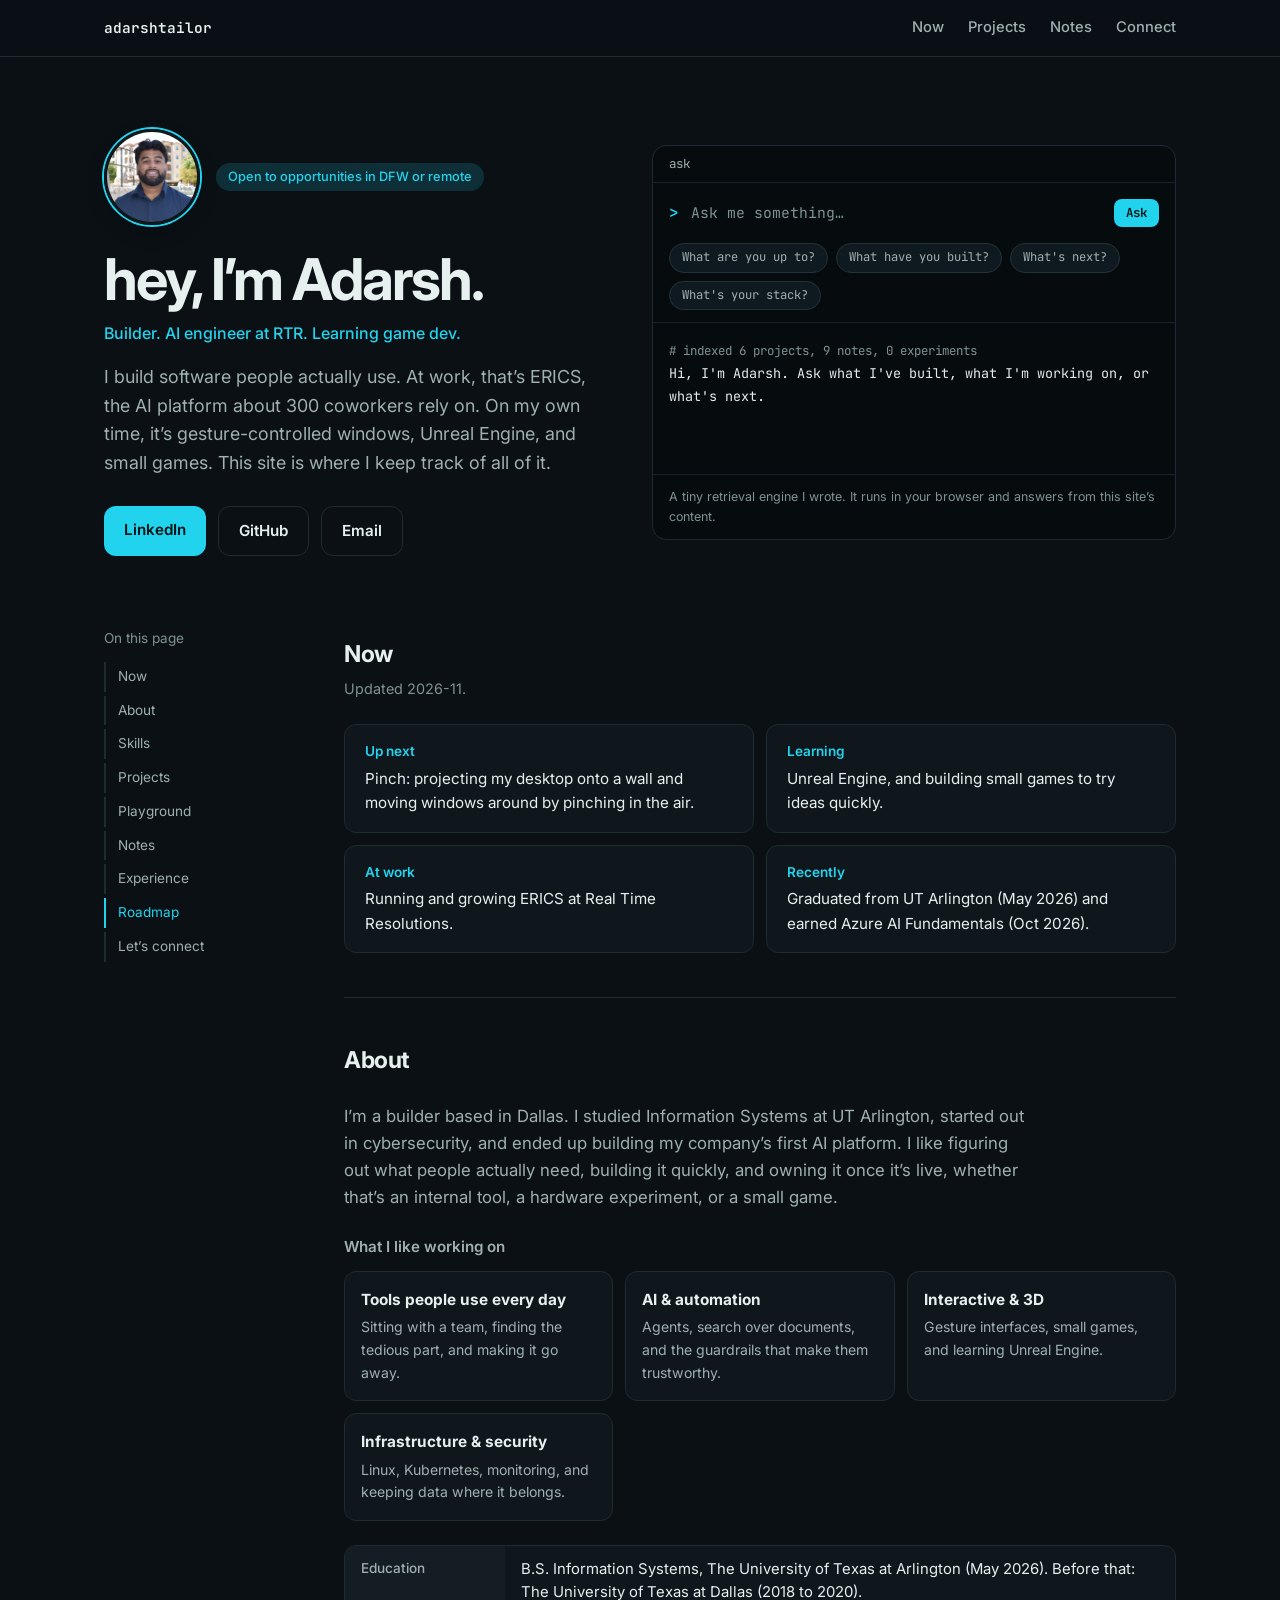
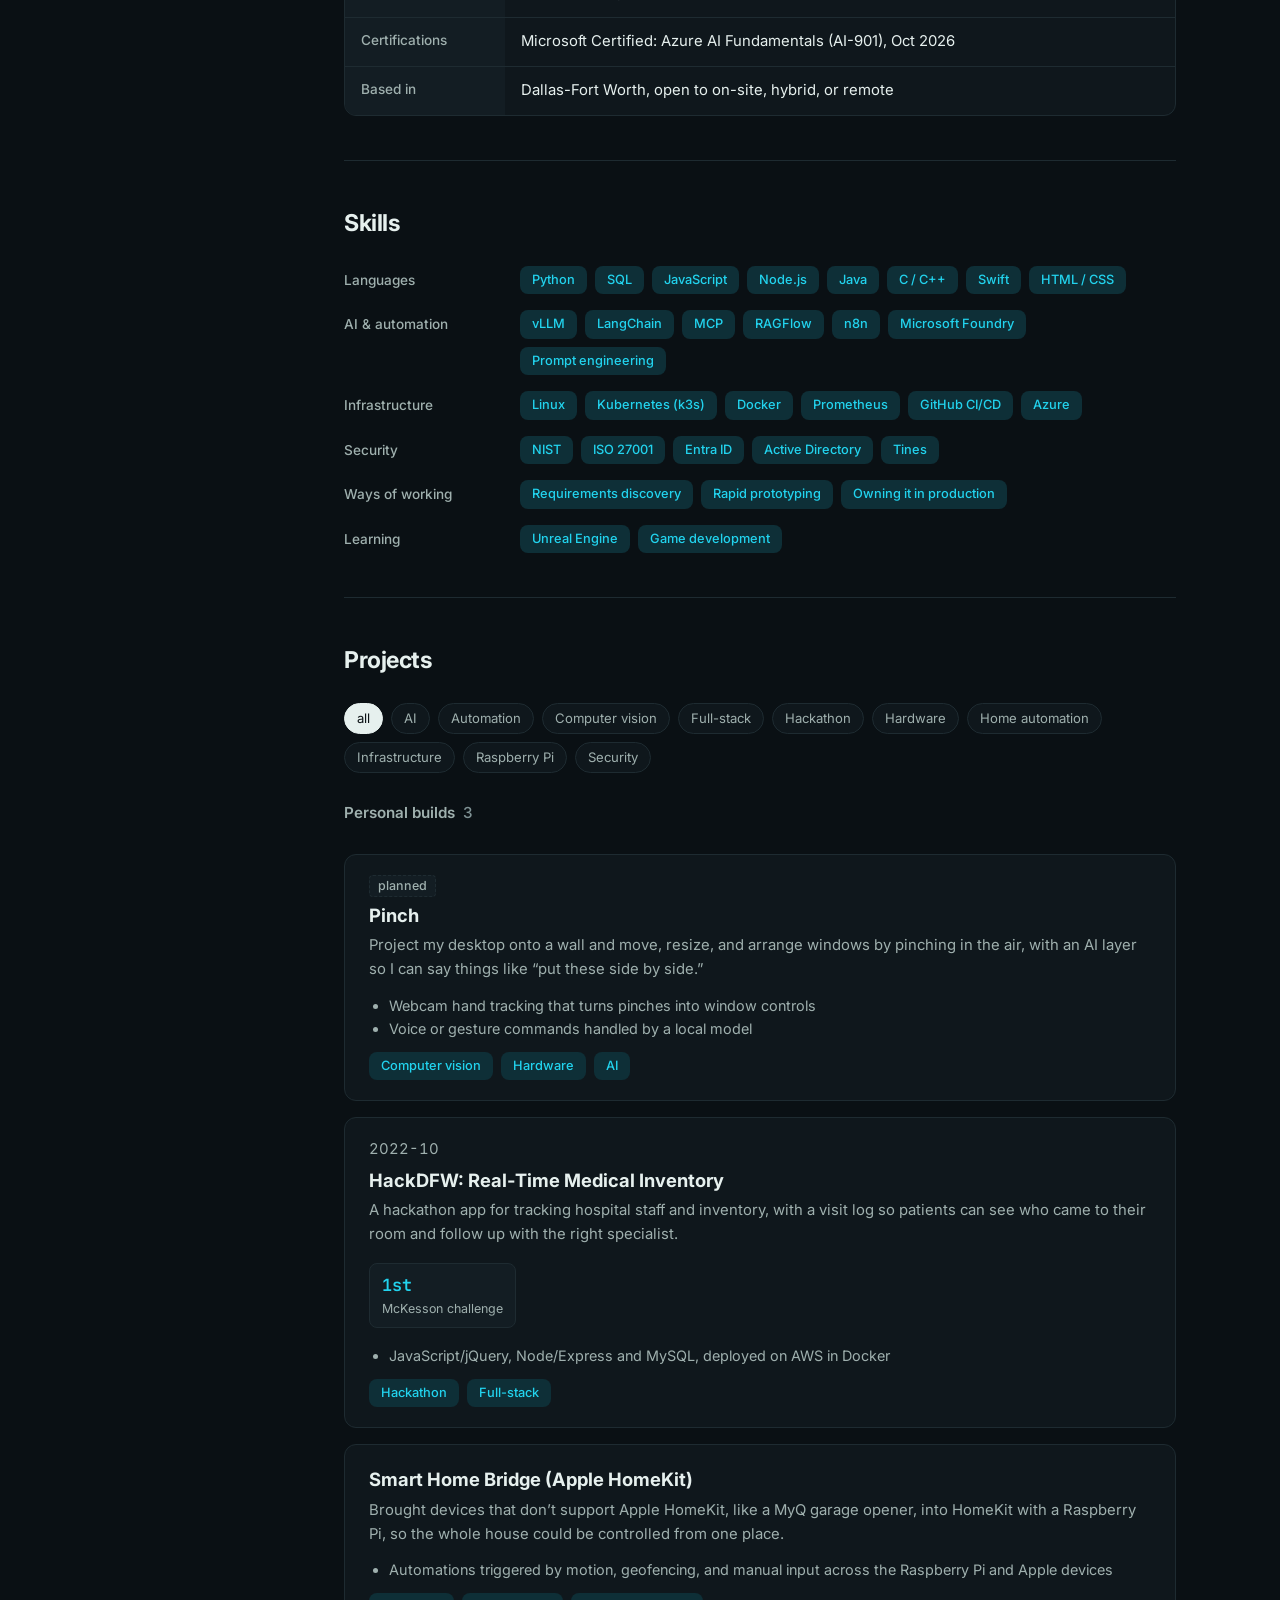
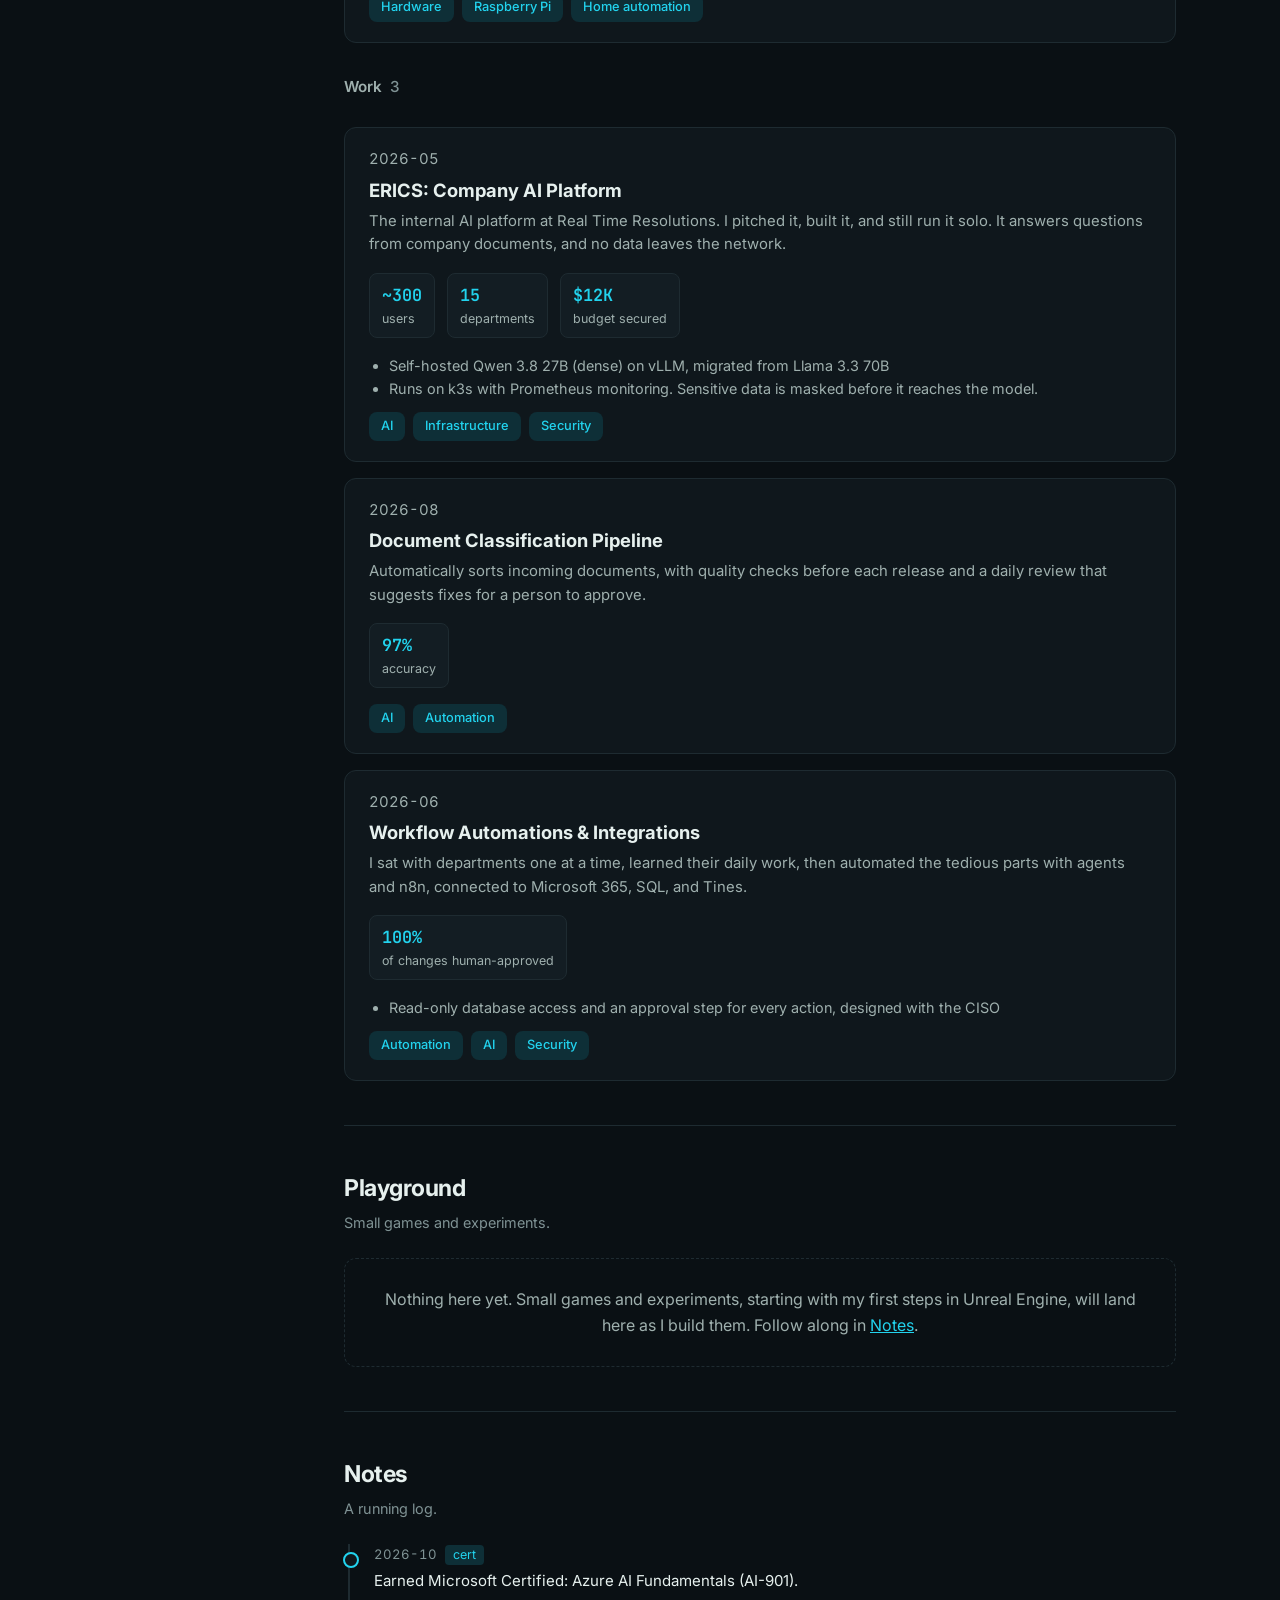
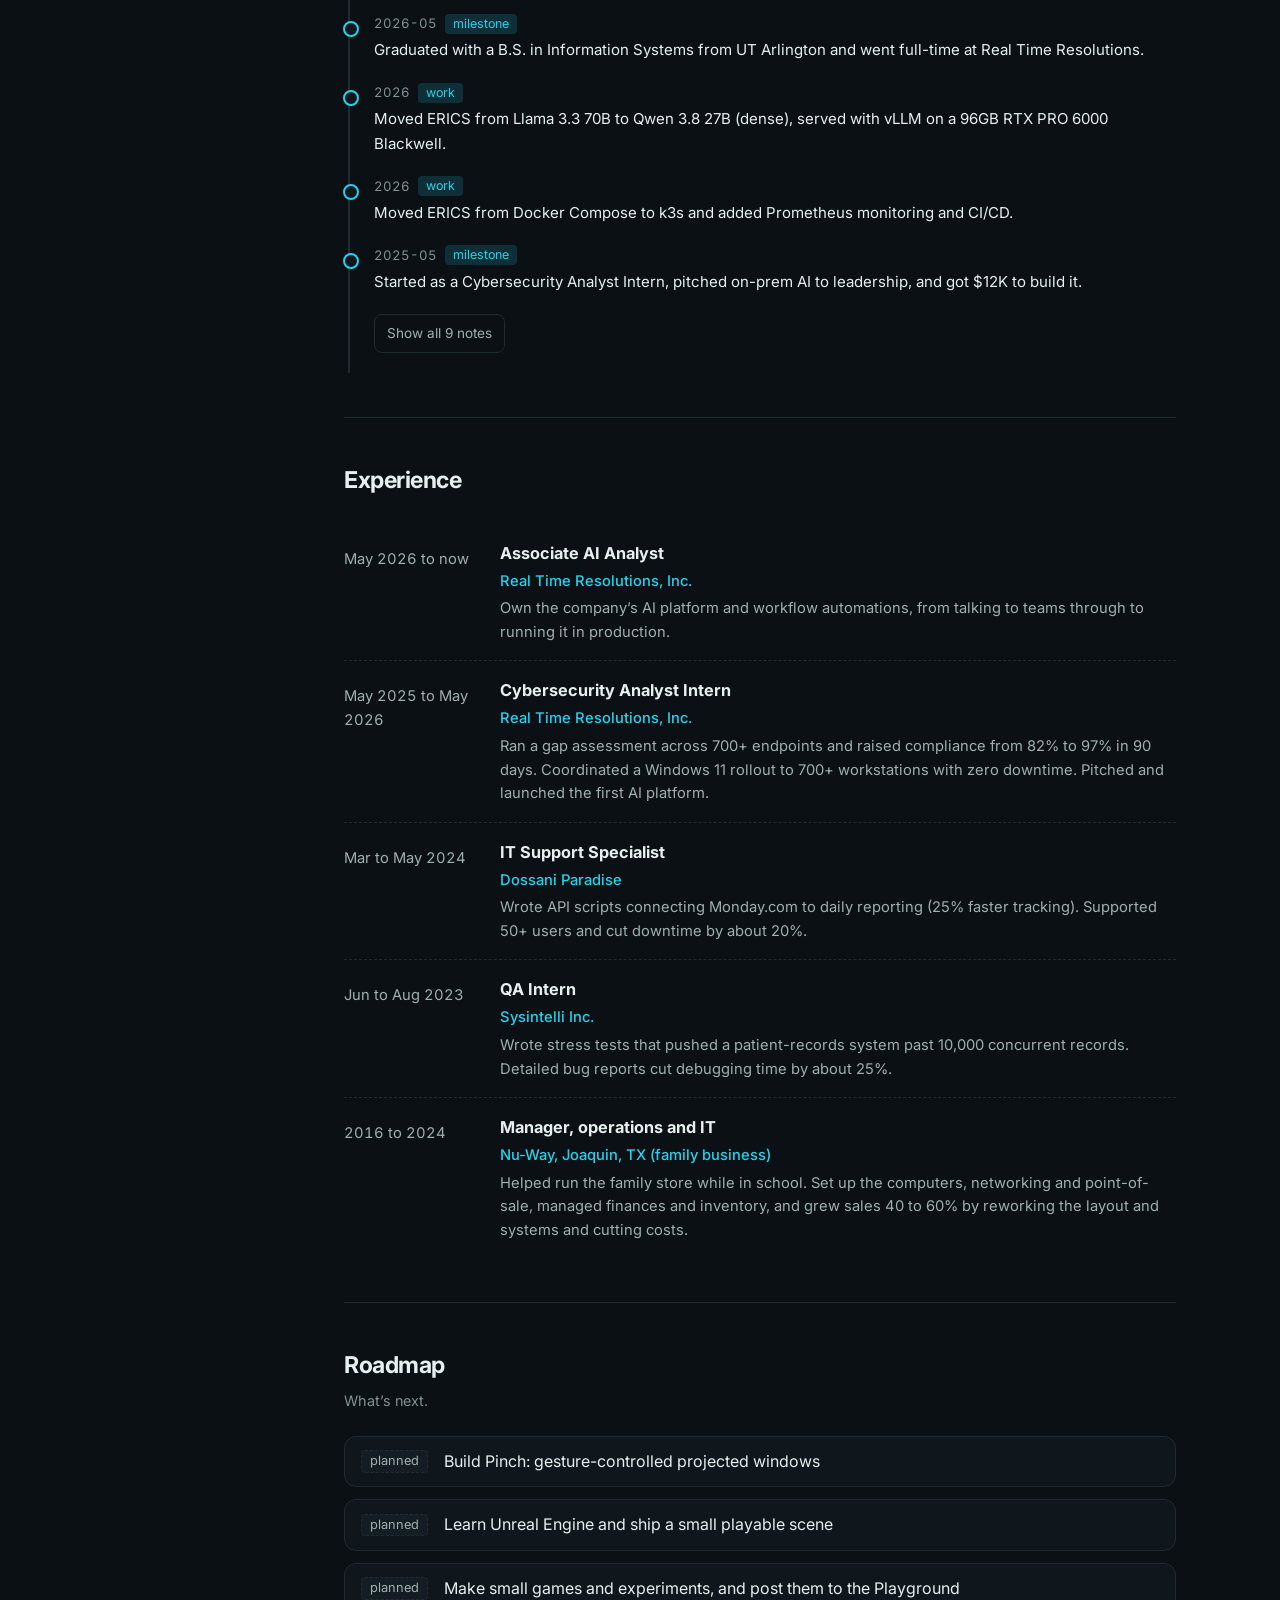
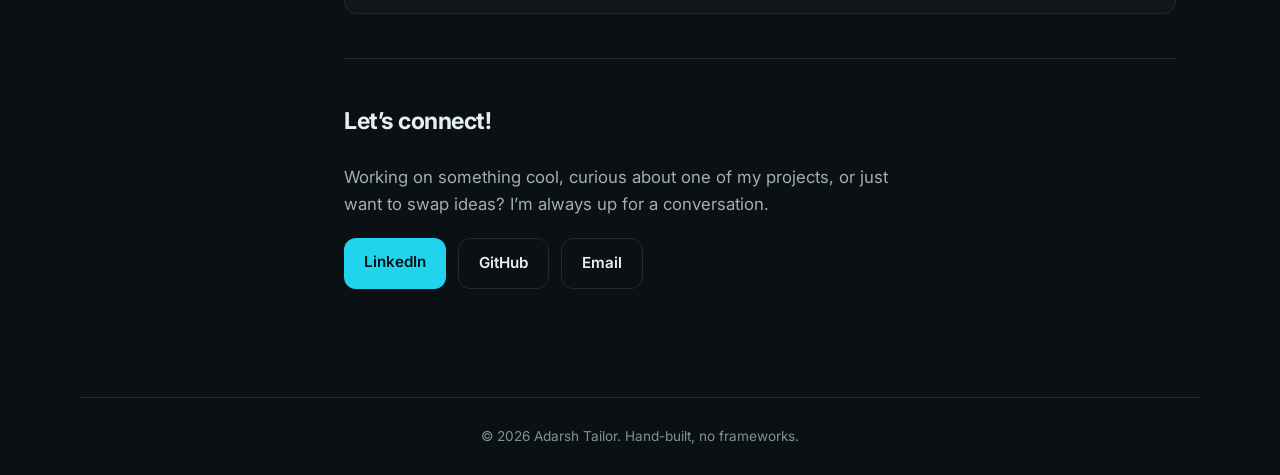
==== index.html @ b3901b2b "Personal site: projects, notes, and what I'm building Plain HTML/CSS/JS. Content lives in data.js; `" ====
<!DOCTYPE html>
<html lang="en">
<head>
  <meta charset="UTF-8" />
  <meta name="theme-color" content="#0a1014" />
  <meta name="viewport" content="width=device-width, initial-scale=1.0" />
  <title>Adarsh Tailor</title>
  <meta name="description" content="What I’ve built, what I’m building, and notes along the way." />
  <link rel="preconnect" href="https://fonts.googleapis.com" />
  <link rel="preconnect" href="https://fonts.gstatic.com" crossorigin />
  <link href="https://fonts.googleapis.com/css2?family=Inter:wght@400;500;600;700&family=JetBrains+Mono:wght@400;500;600&display=swap" rel="stylesheet" />
  <link rel="stylesheet" href="styles.css" />
</head>
<body>
  <!-- index.html is generated from template.html + data.js by `node build.mjs`. Edit those, not index.html. -->
  <header class="nav">
    <div class="container nav-inner">
      <a href="#top" class="repo" id="repo">adarshtailor</a>
      <nav class="nav-links" aria-label="Main">
        <a href="#now">Now</a>
        <a href="#projects">Projects</a>
        <a href="#notes">Notes</a>
        <span id="nav-extra"></span>
        <a href="#contact">Connect</a>
      </nav>
    </div>
  </header>

  <main id="top">
    <section class="hero container">
      <div class="hero-left">
        <div class="intro-row">
          <span id="photo-slot"><img class="avatar" src="images/profile.jpg" alt="Photo of Adarsh Tailor" width="96" height="96" /></span>
          <p class="pill pill-status" id="status">Open to opportunities in DFW or remote</p>
        </div>
        <h1 id="name">hey, I’m Adarsh.</h1>
        <p class="headline" id="headline">Builder. AI engineer at RTR. Learning game dev.</p>
        <p class="tagline" id="tagline">I build software people actually use. At work, that’s ERICS, the AI platform about 300 coworkers rely on. On my own time, it’s gesture-controlled windows, Unreal Engine, and small games. This site is where I keep track of all of it.</p>
        <div class="links contact-actions" id="links"><a class="btn btn-primary" href="https://www.linkedin.com/in/adarshtailor/" target="_blank" rel="noopener">LinkedIn</a><a class="btn btn-ghost" href="https://github.com/AdarshTailor" target="_blank" rel="noopener">GitHub</a><a class="btn btn-ghost" href="mailto:Adarshtailor@icloud.com">Email</a></div>
      </div>

      <div class="console" aria-label="Ask about me">
        <p class="console-bar">ask</p>
        <form class="console-input" id="ask-form">
          <span class="prompt" aria-hidden="true">&gt;</span>
          <input id="ask-input" autocomplete="off" placeholder="Ask me something…" aria-label="Your question" />
          <button type="submit" class="run">Ask</button>
        </form>
        <div class="suggestions" id="suggestions"></div>
        <div class="console-out" id="ask-out" aria-live="polite"></div>
        <p class="console-note">A tiny retrieval engine I wrote. It runs in your browser and answers from this site’s content.</p>
      </div>
    </section>

    <div class="card-layout container">
      <nav class="toc" aria-label="On this page">
        <p class="toc-title">On this page</p>
        <a href="#now">Now</a>
        <a href="#about">About</a>
        <a href="#skills-section">Skills</a>
        <a href="#projects">Projects</a>
        <a href="#playground">Playground</a>
        <a href="#notes">Notes</a>
        <a href="#experience">Experience</a>
        <a href="#roadmap-section">Roadmap</a>
        <a href="#contact">Let’s connect</a>
      </nav>

      <div class="card-body">
        <section id="now" class="section">
          <h2>Now</h2>
          <p class="sub" id="now-updated">Updated 2026-11.</p>
          <div class="now" id="now-list"><div class="now-item"><h3 class="k">Up next</h3><p>Pinch: projecting my desktop onto a wall and moving windows around by pinching in the air.</p></div><div class="now-item"><h3 class="k">Learning</h3><p>Unreal Engine, and building small games to try ideas quickly.</p></div><div class="now-item"><h3 class="k">At work</h3><p>Running and growing ERICS at Real Time Resolutions.</p></div><div class="now-item"><h3 class="k">Recently</h3><p>Graduated from UT Arlington (May 2026) and earned Azure AI Fundamentals (Oct 2026).</p></div></div>
        </section>

        <section id="about" class="section">
          <h2>About</h2>
          <p class="lead" id="about-text">I’m a builder based in Dallas. I studied Information Systems at UT Arlington, started out in cybersecurity, and ended up building my company’s first AI platform. I like figuring out what people actually need, building it quickly, and owning it once it’s live, whether that’s an internal tool, a hardware experiment, or a small game.</p>
          <p class="lead" id="about-personal"></p>
          <h3 class="group-title">What I like working on</h3>
          <div class="roles" id="focus"><div class="role"><h4>Tools people use every day</h4><p>Sitting with a team, finding the tedious part, and making it go away.</p></div><div class="role"><h4>AI &amp; automation</h4><p>Agents, search over documents, and the guardrails that make them trustworthy.</p></div><div class="role"><h4>Interactive &amp; 3D</h4><p>Gesture interfaces, small games, and learning Unreal Engine.</p></div><div class="role"><h4>Infrastructure &amp; security</h4><p>Linux, Kubernetes, monitoring, and keeping data where it belongs.</p></div></div>
          <div class="background" id="background"><dl class="kv"><dt>Education</dt><dd>B.S. Information Systems, The University of Texas at Arlington (May 2026). Before that: The University of Texas at Dallas (2018 to 2020).</dd><dt>Certifications</dt><dd>Microsoft Certified: Azure AI Fundamentals (AI-901), Oct 2026</dd><dt>Based in</dt><dd>Dallas-Fort Worth, open to on-site, hybrid, or remote</dd></dl></div>
        </section>

        <section id="skills-section" class="section">
          <h2>Skills</h2>
          <div class="skills" id="skills"><div class="skill-row"><h3 class="k">Languages</h3><div class="chips"><span class="chip">Python</span><span class="chip">SQL</span><span class="chip">JavaScript</span><span class="chip">Node.js</span><span class="chip">Java</span><span class="chip">C / C++</span><span class="chip">Swift</span><span class="chip">HTML / CSS</span></div></div><div class="skill-row"><h3 class="k">AI &amp; automation</h3><div class="chips"><span class="chip">vLLM</span><span class="chip">LangChain</span><span class="chip">MCP</span><span class="chip">RAGFlow</span><span class="chip">n8n</span><span class="chip">Microsoft Foundry</span><span class="chip">Prompt engineering</span></div></div><div class="skill-row"><h3 class="k">Infrastructure</h3><div class="chips"><span class="chip">Linux</span><span class="chip">Kubernetes (k3s)</span><span class="chip">Docker</span><span class="chip">Prometheus</span><span class="chip">GitHub CI/CD</span><span class="chip">Azure</span></div></div><div class="skill-row"><h3 class="k">Security</h3><div class="chips"><span class="chip">NIST</span><span class="chip">ISO 27001</span><span class="chip">Entra ID</span><span class="chip">Active Directory</span><span class="chip">Tines</span></div></div><div class="skill-row"><h3 class="k">Ways of working</h3><div class="chips"><span class="chip">Requirements discovery</span><span class="chip">Rapid prototyping</span><span class="chip">Owning it in production</span></div></div><div class="skill-row"><h3 class="k">Learning</h3><div class="chips"><span class="chip">Unreal Engine</span><span class="chip">Game development</span></div></div></div>
        </section>

        <section id="projects" class="section">
          <h2>Projects</h2>
          <div class="filters" id="filters" role="group" aria-label="Filter projects by tag"><button type="button" class="filter active" data-tag="all" aria-pressed="true">all</button><button type="button" class="filter" data-tag="AI" aria-pressed="false">AI</button><button type="button" class="filter" data-tag="Automation" aria-pressed="false">Automation</button><button type="button" class="filter" data-tag="Computer vision" aria-pressed="false">Computer vision</button><button type="button" class="filter" data-tag="Full-stack" aria-pressed="false">Full-stack</button><button type="button" class="filter" data-tag="Hackathon" aria-pressed="false">Hackathon</button><button type="button" class="filter" data-tag="Hardware" aria-pressed="false">Hardware</button><button type="button" class="filter" data-tag="Home automation" aria-pressed="false">Home automation</button><button type="button" class="filter" data-tag="Infrastructure" aria-pressed="false">Infrastructure</button><button type="button" class="filter" data-tag="Raspberry Pi" aria-pressed="false">Raspberry Pi</button><button type="button" class="filter" data-tag="Security" aria-pressed="false">Security</button></div>
          <div class="evals" id="evals"><h3 class="group-title">Personal builds <span class="count">3</span></h3>
      <article class="eval no-img" id="p-pinch">
        
        <div class="eval-body">
          <p class="eval-id"><span class="badge badge-planned">planned</span></p>
          <h3>Pinch</h3>
          <p>Project my desktop onto a wall and move, resize, and arrange windows by pinching in the air, with an AI layer so I can say things like “put these side by side.”</p>
          <ul><li>Webcam hand tracking that turns pinches into window controls</li><li>Voice or gesture commands handled by a local model</li></ul>
          <div class="chips"><span class="chip">Computer vision</span><span class="chip">Hardware</span><span class="chip">AI</span></div>
          
        </div>
      </article>
      <article class="eval no-img" id="p-hackdfw-real-time-medical-inventory">
        
        <div class="eval-body">
          <p class="eval-id"><time>2022-10</time></p>
          <h3>HackDFW: Real-Time Medical Inventory</h3>
          <p>A hackathon app for tracking hospital staff and inventory, with a visit log so patients can see who came to their room and follow up with the right specialist.</p>
          <dl class="metrics"><div class="metric"><dt>McKesson challenge</dt><dd>1st</dd></div></dl><ul><li>JavaScript/jQuery, Node/Express and MySQL, deployed on AWS in Docker</li></ul>
          <div class="chips"><span class="chip">Hackathon</span><span class="chip">Full-stack</span></div>
          
        </div>
      </article>
      <article class="eval no-img" id="p-smart-home-bridge-apple-homekit">
        
        <div class="eval-body">
          
          <h3>Smart Home Bridge (Apple HomeKit)</h3>
          <p>Brought devices that don’t support Apple HomeKit, like a MyQ garage opener, into HomeKit with a Raspberry Pi, so the whole house could be controlled from one place.</p>
          <ul><li>Automations triggered by motion, geofencing, and manual input across the Raspberry Pi and Apple devices</li></ul>
          <div class="chips"><span class="chip">Hardware</span><span class="chip">Raspberry Pi</span><span class="chip">Home automation</span></div>
          
        </div>
      </article><h3 class="group-title">Work <span class="count">3</span></h3>
      <article class="eval no-img" id="p-erics-company-ai-platform">
        
        <div class="eval-body">
          <p class="eval-id"><time>2026-05</time></p>
          <h3>ERICS: Company AI Platform</h3>
          <p>The internal AI platform at Real Time Resolutions. I pitched it, built it, and still run it solo. It answers questions from company documents, and no data leaves the network.</p>
          <dl class="metrics"><div class="metric"><dt>users</dt><dd>~300</dd></div><div class="metric"><dt>departments</dt><dd>15</dd></div><div class="metric"><dt>budget secured</dt><dd>$12K</dd></div></dl><ul><li>Self-hosted Qwen 3.8 27B (dense) on vLLM, migrated from Llama 3.3 70B</li><li>Runs on k3s with Prometheus monitoring. Sensitive data is masked before it reaches the model.</li></ul>
          <div class="chips"><span class="chip">AI</span><span class="chip">Infrastructure</span><span class="chip">Security</span></div>
          
        </div>
      </article>
      <article class="eval no-img" id="p-document-classification-pipeline">
        
        <div class="eval-body">
          <p class="eval-id"><time>2026-08</time></p>
          <h3>Document Classification Pipeline</h3>
          <p>Automatically sorts incoming documents, with quality checks before each release and a daily review that suggests fixes for a person to approve.</p>
          <dl class="metrics"><div class="metric"><dt>accuracy</dt><dd>97%</dd></div></dl>
          <div class="chips"><span class="chip">AI</span><span class="chip">Automation</span></div>
          
        </div>
      </article>
      <article class="eval no-img" id="p-workflow-automations-integrations">
        
        <div class="eval-body">
          <p class="eval-id"><time>2026-06</time></p>
          <h3>Workflow Automations &amp; Integrations</h3>
          <p>I sat with departments one at a time, learned their daily work, then automated the tedious parts with agents and n8n, connected to Microsoft 365, SQL, and Tines.</p>
          <dl class="metrics"><div class="metric"><dt>of changes human-approved</dt><dd>100%</dd></div></dl><ul><li>Read-only database access and an approval step for every action, designed with the CISO</li></ul>
          <div class="chips"><span class="chip">Automation</span><span class="chip">AI</span><span class="chip">Security</span></div>
          
        </div>
      </article></div>
        </section>

        <section id="playground" class="section">
          <h2>Playground</h2>
          <p class="sub">Small games and experiments.</p>
          <div class="play-grid" id="playground-grid"><p class="play-empty">Nothing here yet. Small games and experiments, starting with my first steps in Unreal Engine, will land here as I build them. Follow along in <a href="#notes">Notes</a>.</p></div>
        </section>

        <section id="notes" class="section">
          <h2>Notes</h2>
          <p class="sub" id="log-filter-label">A running log.</p>
          <ol class="log" id="log"><li><p class="when"><time>2026-10</time><span class="tag">cert</span></p><p>Earned Microsoft Certified: Azure AI Fundamentals (AI-901).</p></li><li><p class="when"><time>2026-05</time><span class="tag">milestone</span></p><p>Graduated with a B.S. in Information Systems from UT Arlington and went full-time at Real Time Resolutions.</p></li><li><p class="when"><time>2026</time><span class="tag">work</span></p><p>Moved ERICS from Llama 3.3 70B to Qwen 3.8 27B (dense), served with vLLM on a 96GB RTX PRO 6000 Blackwell.</p></li><li><p class="when"><time>2026</time><span class="tag">work</span></p><p>Moved ERICS from Docker Compose to k3s and added Prometheus monitoring and CI/CD.</p></li><li><p class="when"><time>2025-05</time><span class="tag">milestone</span></p><p>Started as a Cybersecurity Analyst Intern, pitched on-prem AI to leadership, and got $12K to build it.</p></li><li><button type="button" class="log-more" id="log-more">Show all 9 notes</button></li></ol>
        </section>

        <section id="experience" class="section">
          <h2>Experience</h2>
          <ol class="changelog" id="experience-list"><li>
        <p class="ver"><time>May 2026 to now</time></p>
        <div><h3>Associate AI Analyst</h3><p class="org">Real Time Resolutions, Inc.</p><p>Own the company’s AI platform and workflow automations, from talking to teams through to running it in production.</p></div>
      </li><li>
        <p class="ver"><time>May 2025 to May 2026</time></p>
        <div><h3>Cybersecurity Analyst Intern</h3><p class="org">Real Time Resolutions, Inc.</p><p>Ran a gap assessment across 700+ endpoints and raised compliance from 82% to 97% in 90 days. Coordinated a Windows 11 rollout to 700+ workstations with zero downtime. Pitched and launched the first AI platform.</p></div>
      </li><li>
        <p class="ver"><time>Mar to May 2024</time></p>
        <div><h3>IT Support Specialist</h3><p class="org">Dossani Paradise</p><p>Wrote API scripts connecting Monday.com to daily reporting (25% faster tracking). Supported 50+ users and cut downtime by about 20%.</p></div>
      </li><li>
        <p class="ver"><time>Jun to Aug 2023</time></p>
        <div><h3>QA Intern</h3><p class="org">Sysintelli Inc.</p><p>Wrote stress tests that pushed a patient-records system past 10,000 concurrent records. Detailed bug reports cut debugging time by about 25%.</p></div>
      </li><li>
        <p class="ver"><time>2016 to 2024</time></p>
        <div><h3>Manager, operations and IT</h3><p class="org">Nu-Way, Joaquin, TX (family business)</p><p>Helped run the family store while in school. Set up the computers, networking and point-of-sale, managed finances and inventory, and grew sales 40 to 60% by reworking the layout and systems and cutting costs.</p></div>
      </li></ol>
        </section>

        <section id="roadmap-section" class="section">
          <h2>Roadmap</h2>
          <p class="sub">What’s next.</p>
          <ul class="roadmap" id="roadmap"><li><span class="rm-status rm-planned">planned</span><span class="rm-item">Build Pinch: gesture-controlled projected windows</span></li><li><span class="rm-status rm-planned">planned</span><span class="rm-item">Learn Unreal Engine and ship a small playable scene</span></li><li><span class="rm-status rm-planned">planned</span><span class="rm-item">Make small games and experiments, and post them to the Playground</span></li></ul>
        </section>

        <section id="contact" class="section contact">
          <h2>Let’s connect!</h2>
          <p id="contact-blurb">Working on something cool, curious about one of my projects, or just want to swap ideas? I’m always up for a conversation.</p>
          <div class="contact-actions" id="connect-links"><a class="btn btn-primary" href="https://www.linkedin.com/in/adarshtailor/" target="_blank" rel="noopener">LinkedIn</a><a class="btn btn-ghost" href="https://github.com/AdarshTailor" target="_blank" rel="noopener">GitHub</a><a class="btn btn-ghost" href="mailto:Adarshtailor@icloud.com">Email</a></div>
        </section>
      </div>
    </div>
  </main>

  <footer class="footer container" id="footer">© 2026 Adarsh Tailor. Hand-built, no frameworks.</footer>

  <script src="data.js"></script>
  <script src="render.js"></script>
  <script src="script.js"></script>
</body>
</html>
---- styles.css ----
/* Hallmark · checked: 2026-11-26 · genre: editorial (inferred)
 * floor: 0 FAIL · fixed: 13 (7a, 19, 20, 26a, 34, 40, 47a, 48, 50, 62, 63, 67, 76) · reflex fixed: 24b, 26b, 38iii, 64 · structural: printed (9, 42, 58, 59, 78)
 * built: the project · redesign: polish · v2.0.0 */
/* Hallmark · waive 47b · one frame, the working ask box inside · the console answers real questions from this site's own projects and notes */
/* Hallmark · dismissed 46a · "25% faster" is Adarsh's own figure from his résumé (Monday.com reporting at Dossani Paradise) */
/* Hallmark · answered F7 · the cards are one family on purpose: now, roles, projects and roadmap share a surface so the page reads as one notebook */
/* Hallmark · dropped nav-resume · now rendered inside #nav-extra so build.mjs can bake it; the same résumé link, shown when resumeUrl is set */
/* Hallmark · dropped photo · now rendered inside #photo-slot so build.mjs can bake it; the same profile image with its alt text */

:root {
  /* One theme: deep navy-black + electric cyan. Change --accent to recolor the site. */
  --bg: #0a1014;
  --surface: #0f171c;
  --sunken: #131d23;
  --text: #e6f0ee;
  --muted: #9fb0ae;
  --faint: #7f9294;
  --border: #1e2b31;
  --accent: #22d3ee;   /* ← the one color to change (electric cyan) */
  --accent-soft: color-mix(in srgb, var(--accent) 16%, var(--bg));
  --accent-line: color-mix(in srgb, var(--accent) 35%, var(--bg));
  --accent-ink: #041316;            /* text on a solid accent fill */
  --focus: var(--accent);
  --good: var(--accent);
  --good-soft: var(--accent-soft);

  /* The ask box */
  --console: #060b0e;
  --console-text: #e2ece9;
  --console-bright: #f1fbfd;
  --console-line: #17222a;
  --console-edge: #1c2a33;
  --console-muted: #9fb0ae;
  --console-dim: #7f9294;
  --console-chip: #0f1a20;
  --console-chip-line: #22323b;

  --shadow: rgb(2 6 8 / 0.45);
  --radius: 12px;
  --font-body: "Inter", system-ui, -apple-system, sans-serif;
  --font-mono: "JetBrains Mono", ui-monospace, Menlo, monospace;
  color-scheme: dark;
}

* { box-sizing: border-box; margin: 0; padding: 0; }
html, body { overflow-x: clip; }
html { scroll-behavior: smooth; scroll-padding-top: 76px; scrollbar-color: var(--border) var(--bg); }
body {
  font-family: var(--font-body);
  background: var(--bg); color: var(--text);
  line-height: 1.6; -webkit-font-smoothing: antialiased;
  caret-color: var(--accent);
}
a { color: inherit; }
h1, h2, h3, h4 { text-wrap: balance; overflow-wrap: break-word; min-width: 0; }
time, .metric dd, .rm-status { font-variant-numeric: tabular-nums; }
.container { max-width: 1120px; margin: 0 auto; padding: 0 24px; }
:empty:is(#about-personal, #nav-extra, #photo-slot) { display: none; }
::selection { background: var(--accent); color: var(--accent-ink); }

/* Focus: instant, visible on every interactive element */
:where(a, button, input, [tabindex]):focus-visible { outline: 2px solid var(--focus); outline-offset: 2px; border-radius: 4px; }
/* Pressed and disabled */
:where(.btn, .filter, .run, .suggestions button, .log-more):active { transform: translateY(1px); }
button:disabled { opacity: .5; cursor: not-allowed; }

/* NAV */
.nav {
  position: sticky; top: 0; z-index: 20;
  background: color-mix(in srgb, var(--bg) 85%, transparent);
  backdrop-filter: blur(10px); border-bottom: 1px solid var(--border);
}
.nav-inner { display: flex; justify-content: space-between; align-items: center; height: 56px; }
.repo { text-decoration: none; font-size: .9rem; font-weight: 600; font-family: var(--font-mono); }
.nav-links { display: flex; gap: 24px; align-items: center; }
.nav-links a { text-decoration: none; color: var(--muted); font-size: .92rem; font-weight: 500; white-space: nowrap; }
.nav-links a:hover { color: var(--text); }

/* HERO */
.hero {
  display: grid; grid-template-columns: minmax(0, 1fr) minmax(0, 1.05fr); gap: 48px; align-items: center;
  padding-top: 72px; padding-bottom: 72px;
}
.intro-row { display: flex; align-items: center; gap: 16px; margin-bottom: 24px; flex-wrap: wrap; }
.avatar {
  width: 96px; height: 96px; border-radius: 50%; object-fit: cover; display: block;
  border: 3px solid var(--surface);
  box-shadow: 0 0 0 2px var(--accent), 0 8px 24px -8px var(--shadow);
}
.pill {
  font-size: .8rem; padding: 4px 12px; border-radius: 999px;
  color: var(--good); background: var(--good-soft); font-weight: 500;
}
.hero h1 { font-size: clamp(2.4rem, 5.5vw, 3.6rem); line-height: 1.05; letter-spacing: -.035em; }
.headline { color: var(--accent); font-size: 1rem; font-weight: 500; margin-top: 12px; }
.tagline { font-size: 1.12rem; color: var(--muted); margin-top: 16px; max-width: 520px; }
.links { margin-top: 28px; }

/* ASK BOX: the one monospace surface, because it is a real input console */
.console {
  background: var(--console); color: var(--console-text); border-radius: 14px;
  border: 1px solid var(--console-edge); overflow: hidden;
  font-family: var(--font-mono);
}
.console-bar { padding: 8px 16px; font-size: .78rem; color: var(--console-muted); border-bottom: 1px solid var(--console-line); }
.console-input { display: flex; align-items: center; gap: 12px; padding: 16px 16px 8px; }
.prompt { color: var(--accent); font-weight: 600; }
.console-input input {
  flex: 1; min-width: 0; background: transparent; border: 0; color: var(--console-bright);
  font: inherit; font-size: .92rem;
}
.console-input input::placeholder { color: var(--console-dim); }
.run {
  background: var(--accent); color: var(--accent-ink); border: 0; border-radius: 8px;
  padding: 4px 12px; font: inherit; font-size: .78rem; font-weight: 600; cursor: pointer;
}
.suggestions { display: flex; flex-wrap: wrap; gap: 8px; padding: 8px 16px 12px; }
.suggestions button {
  background: var(--console-chip); color: var(--console-muted); border: 1px solid var(--console-chip-line); border-radius: 999px;
  font: inherit; font-size: .76rem; padding: 4px 12px; cursor: pointer;
}
.suggestions button:hover { border-color: var(--accent); color: var(--console-bright); }
.console-out {
  min-height: 152px; max-height: 300px; overflow-y: auto;
  padding: 16px; border-top: 1px solid var(--console-line); font-size: .84rem; line-height: 1.7;
  white-space: pre-wrap;
}
.console-out .q { color: var(--console-muted); }
.console-out .meta { color: var(--console-dim); font-size: .78rem; }
.console-out .cursor { display: inline-block; width: 8px; height: 1em; background: var(--accent); vertical-align: -2px; animation: blink 1s steps(1) infinite; }
@keyframes blink { 50% { opacity: 0; } }
.console-out .refs { display: flex; gap: 8px; flex-wrap: wrap; margin-top: 12px; white-space: normal; }
.console-out .refs a {
  color: var(--accent); text-decoration: none; border: 1px solid var(--accent-line); border-radius: 8px;
  padding: 2px 8px; font-size: .78rem;
}
.console-out .refs a:hover { background: var(--accent-soft); }
.console-note { font-family: var(--font-body); font-size: .78rem; color: var(--console-dim); padding: 12px 16px; border-top: 1px solid var(--console-line); }

/* PAGE LAYOUT */
.card-layout { display: grid; grid-template-columns: 192px minmax(0, 1fr); gap: 48px; padding-bottom: 64px; }
.toc {
  position: sticky; top: 88px; align-self: start;
  display: flex; flex-direction: column; gap: 4px; font-size: .85rem;
}
.toc-title { color: var(--faint); margin-bottom: 8px; }
.toc a { text-decoration: none; color: var(--muted); padding: 4px 12px; border-left: 2px solid var(--border); }
.toc a:hover, .toc a.active { color: var(--accent); border-left-color: var(--accent); }

.section { padding: 44px 0; border-top: 1px solid var(--border); }
.section:first-child { border-top: 0; padding-top: 8px; }
.section h2 { font-size: 1.45rem; letter-spacing: -.02em; margin-bottom: 24px; }
.section h2:has(+ .sub) { margin-bottom: 4px; }
.sub { font-size: .9rem; color: var(--faint); margin-bottom: 24px; }
.sub a { color: var(--accent); }
.lead { color: var(--muted); font-size: 1.05rem; max-width: 680px; margin-bottom: 24px; }
.chips { display: flex; flex-wrap: wrap; gap: 8px; }
.chip { font-size: .8rem; padding: 4px 12px; border-radius: 8px; background: var(--accent-soft); color: var(--accent); font-weight: 500; }

/* NOW */
.now { display: grid; grid-template-columns: repeat(2, minmax(0, 1fr)); gap: 12px; }
.now-item { background: var(--surface); border: 1px solid var(--border); border-radius: var(--radius); padding: 16px 20px; }
.now-item .k { font-size: .85rem; font-weight: 600; color: var(--accent); }
.now-item p { margin-top: 4px; font-size: .95rem; }

/* ABOUT */
.group-title { font-size: .95rem; font-weight: 600; color: var(--muted); margin: 8px 0 12px; }
.group-title .count { color: var(--faint); font-weight: 500; margin-left: 4px; }
.roles { display: grid; grid-template-columns: repeat(auto-fill, minmax(232px, 1fr)); gap: 12px; }
.role { background: var(--surface); border: 1px solid var(--border); border-radius: var(--radius); padding: 16px; }
.role h4 { font-size: .96rem; margin-bottom: 4px; }
.role p { color: var(--muted); font-size: .88rem; }
.background { margin-top: 24px; }
.kv { display: grid; grid-template-columns: 160px minmax(0, 1fr); border: 1px solid var(--border); border-radius: var(--radius); overflow: hidden; background: var(--surface); }
.kv dt, .kv dd { padding: 12px 16px; border-bottom: 1px solid var(--border); font-size: .93rem; }
.kv dt:last-of-type, .kv dd:last-of-type { border-bottom: 0; }
.kv dt { background: var(--sunken); color: var(--muted); font-size: .85rem; font-weight: 500; }

/* SKILLS */
.skills { display: grid; gap: 16px; }
.skill-row { display: grid; grid-template-columns: 160px minmax(0, 1fr); gap: 16px; align-items: start; }
.skill-row .k { font-size: .85rem; font-weight: 500; color: var(--muted); padding-top: 4px; }

/* FILTERS */
.filters { display: flex; gap: 8px; flex-wrap: wrap; margin-bottom: 20px; }
.filter {
  border: 1px solid var(--border); background: var(--surface); color: var(--muted);
  padding: 4px 12px; border-radius: 999px; cursor: pointer; font: inherit; font-size: .82rem;
}
.filter:hover { color: var(--text); }
.filter.active { background: var(--text); color: var(--bg); border-color: var(--text); }

/* PROJECTS */
.evals { display: grid; gap: 16px; }
.evals .group-title:not(:first-child) { margin-top: 16px; }
.eval {
  background: var(--surface); border: 1px solid var(--border); border-radius: var(--radius);
  display: grid; grid-template-columns: 240px minmax(0, 1fr); overflow: hidden;
  transition: border-color .2s, box-shadow .2s;
}
.eval.no-img { grid-template-columns: minmax(0, 1fr); }
.eval:hover { border-color: var(--accent-line); }
.eval.flash { box-shadow: 0 0 0 3px var(--accent-soft); border-color: var(--accent); }
.eval-img { width: 100%; height: 100%; min-height: 168px; object-fit: cover; background: var(--sunken); display: block; }
.eval-body { padding: 20px 24px; }
.eval-id { font-size: .82rem; color: var(--faint); display: flex; gap: 12px; align-items: center; margin-bottom: 4px; }
.badge { padding: 0 8px; border-radius: 4px; font-size: .78rem; font-weight: 500; }
.badge-planned { background: var(--sunken); color: var(--muted); border: 1px dashed var(--border); }
.badge-in-progress { background: var(--accent-soft); color: var(--accent); }
.eval h3 { font-size: 1.15rem; margin-bottom: 4px; }
.eval p { color: var(--muted); font-size: .93rem; }
.metrics { display: flex; gap: 12px; flex-wrap: wrap; margin: 16px 0; }
.metric { border: 1px solid var(--border); border-radius: 8px; padding: 8px 12px; background: var(--sunken); display: flex; flex-direction: column-reverse; }
.metric dd { font-family: var(--font-mono); font-size: 1.05rem; font-weight: 600; color: var(--good); }
.metric dt { font-size: .78rem; color: var(--muted); }
.eval ul { margin: 12px 0 12px 20px; color: var(--muted); font-size: .9rem; }
.eval .chips { margin-top: 12px; }
.eval-links { display: flex; gap: 16px; margin-top: 12px; flex-wrap: wrap; }
.eval-links a { font-size: .88rem; font-weight: 600; color: var(--accent); text-decoration: none; }
.eval-links a:hover { text-decoration: underline; }

/* PLAYGROUND */
.play-grid { display: grid; grid-template-columns: repeat(auto-fill, minmax(220px, 1fr)); gap: 16px; }
.play { display: block; text-decoration: none; background: var(--surface); border: 1px solid var(--border); border-radius: var(--radius); overflow: hidden; transition: transform .2s, border-color .2s; }
.play[href]:hover { transform: translateY(-4px); border-color: var(--accent); }
.play-img { width: 100%; aspect-ratio: 4/3; object-fit: cover; display: block; }
.play-body { display: flex; flex-direction: column; gap: 4px; padding: 16px; }
.play-body time { font-size: .82rem; color: var(--faint); }
.play-desc { color: var(--muted); font-size: .88rem; margin-bottom: 8px; }
.play-empty { grid-column: 1 / -1; border: 1px dashed var(--border); border-radius: var(--radius); padding: 28px; color: var(--muted); text-align: center; }
.play-empty a { color: var(--accent); }

/* NOTES */
.log { list-style: none; border-left: 2px solid var(--border); margin-left: 4px; }
.log li { position: relative; padding: 0 0 20px 24px; }
.log li::before { content: ""; position: absolute; left: -7px; top: 8px; width: 12px; height: 12px; border-radius: 50%; background: var(--surface); border: 2px solid var(--accent); }
.log li:has(.log-more)::before { display: none; }
.log .when { font-size: .82rem; color: var(--faint); display: flex; gap: 8px; align-items: center; flex-wrap: wrap; }
.log .tag { font-size: .78rem; padding: 0 8px; border-radius: 4px; background: var(--accent-soft); color: var(--accent); }
.log .tag-project { background: var(--good-soft); color: var(--good); }
.log p + p { font-size: .94rem; margin-top: 4px; }
.log-more { background: none; border: 1px solid var(--border); color: var(--muted); border-radius: 8px; padding: 8px 12px; cursor: pointer; font: inherit; font-size: .85rem; }
.log-more:hover { color: var(--text); }

/* EXPERIENCE */
.changelog { list-style: none; }
.changelog li { display: grid; grid-template-columns: 136px minmax(0, 1fr); gap: 20px; padding: 16px 0; border-bottom: 1px dashed var(--border); }
.changelog li:last-child { border-bottom: 0; }
.ver { font-size: .85rem; color: var(--faint); padding-top: 4px; }
.changelog h3 { font-size: 1.02rem; }
.changelog .org { color: var(--accent); font-weight: 500; font-size: .92rem; }
.changelog p { color: var(--muted); font-size: .92rem; margin-top: 4px; }
.changelog .org + p { margin-top: 4px; }

/* ROADMAP */
.roadmap { list-style: none; display: grid; gap: 12px; }
.roadmap li { display: flex; gap: 16px; align-items: center; background: var(--surface); border: 1px solid var(--border); border-radius: 12px; padding: 12px 16px; }
.rm-status { font-variant-numeric: tabular-nums; font-size: .8rem; padding: 0 8px; border-radius: 4px; white-space: nowrap; background: var(--sunken); color: var(--muted); border: 1px dashed var(--border); }
.rm-in-progress { background: var(--accent-soft); color: var(--accent); border-style: solid; border-color: transparent; }
.rm-done { background: var(--good-soft); color: var(--good); border-style: solid; border-color: transparent; }
.roadmap li:has(.rm-done) .rm-item { text-decoration: line-through; color: var(--faint); }

/* CONTACT */
.contact p { color: var(--muted); max-width: 560px; font-size: 1.05rem; margin-bottom: 20px; }
.contact-actions { display: flex; gap: 12px; flex-wrap: wrap; }
.btn { display: inline-block; padding: 12px 20px; border-radius: 12px; font-weight: 600; text-decoration: none; font-size: .95rem; white-space: nowrap; transition: transform .15s; }
.btn-primary { background: var(--accent); color: var(--accent-ink); }
.btn-ghost { border: 1px solid var(--border); background: transparent; color: var(--text); }
.btn-primary:hover { background: color-mix(in srgb, var(--accent) 85%, var(--text)); }
.btn-ghost:hover { border-color: var(--accent); color: var(--accent); }

.footer { padding: 28px 24px; border-top: 1px solid var(--border); color: var(--faint); font-size: .85rem; text-align: center; }

@media (max-width: 900px) {
  .hero { grid-template-columns: minmax(0, 1fr); padding-top: 48px; }
  .card-layout { grid-template-columns: minmax(0, 1fr); }
  .toc { display: none; }
  .eval { grid-template-columns: minmax(0, 1fr); }
  .eval-img { min-height: 160px; max-height: 200px; }
}
@media (max-width: 560px) {
  .now, .kv, .skill-row { grid-template-columns: minmax(0, 1fr); }
  .kv dt { border-bottom: 0; padding-bottom: 4px; }
  .changelog li { grid-template-columns: minmax(0, 1fr); gap: 4px; }
  .nav-links { gap: 16px; }
  .nav-links a:not([href="#contact"]):not([href="#projects"]) { display: none; }
  .avatar { width: 80px; height: 80px; }
}
@media (prefers-reduced-motion: reduce) {
  html { scroll-behavior: auto; }
  .console-out .cursor { animation: none; }
  .btn, .play, .eval { transition: none; }
  :where(.btn, .filter, .run, .suggestions button, .log-more):active, .play[href]:hover { transform: none; }
}
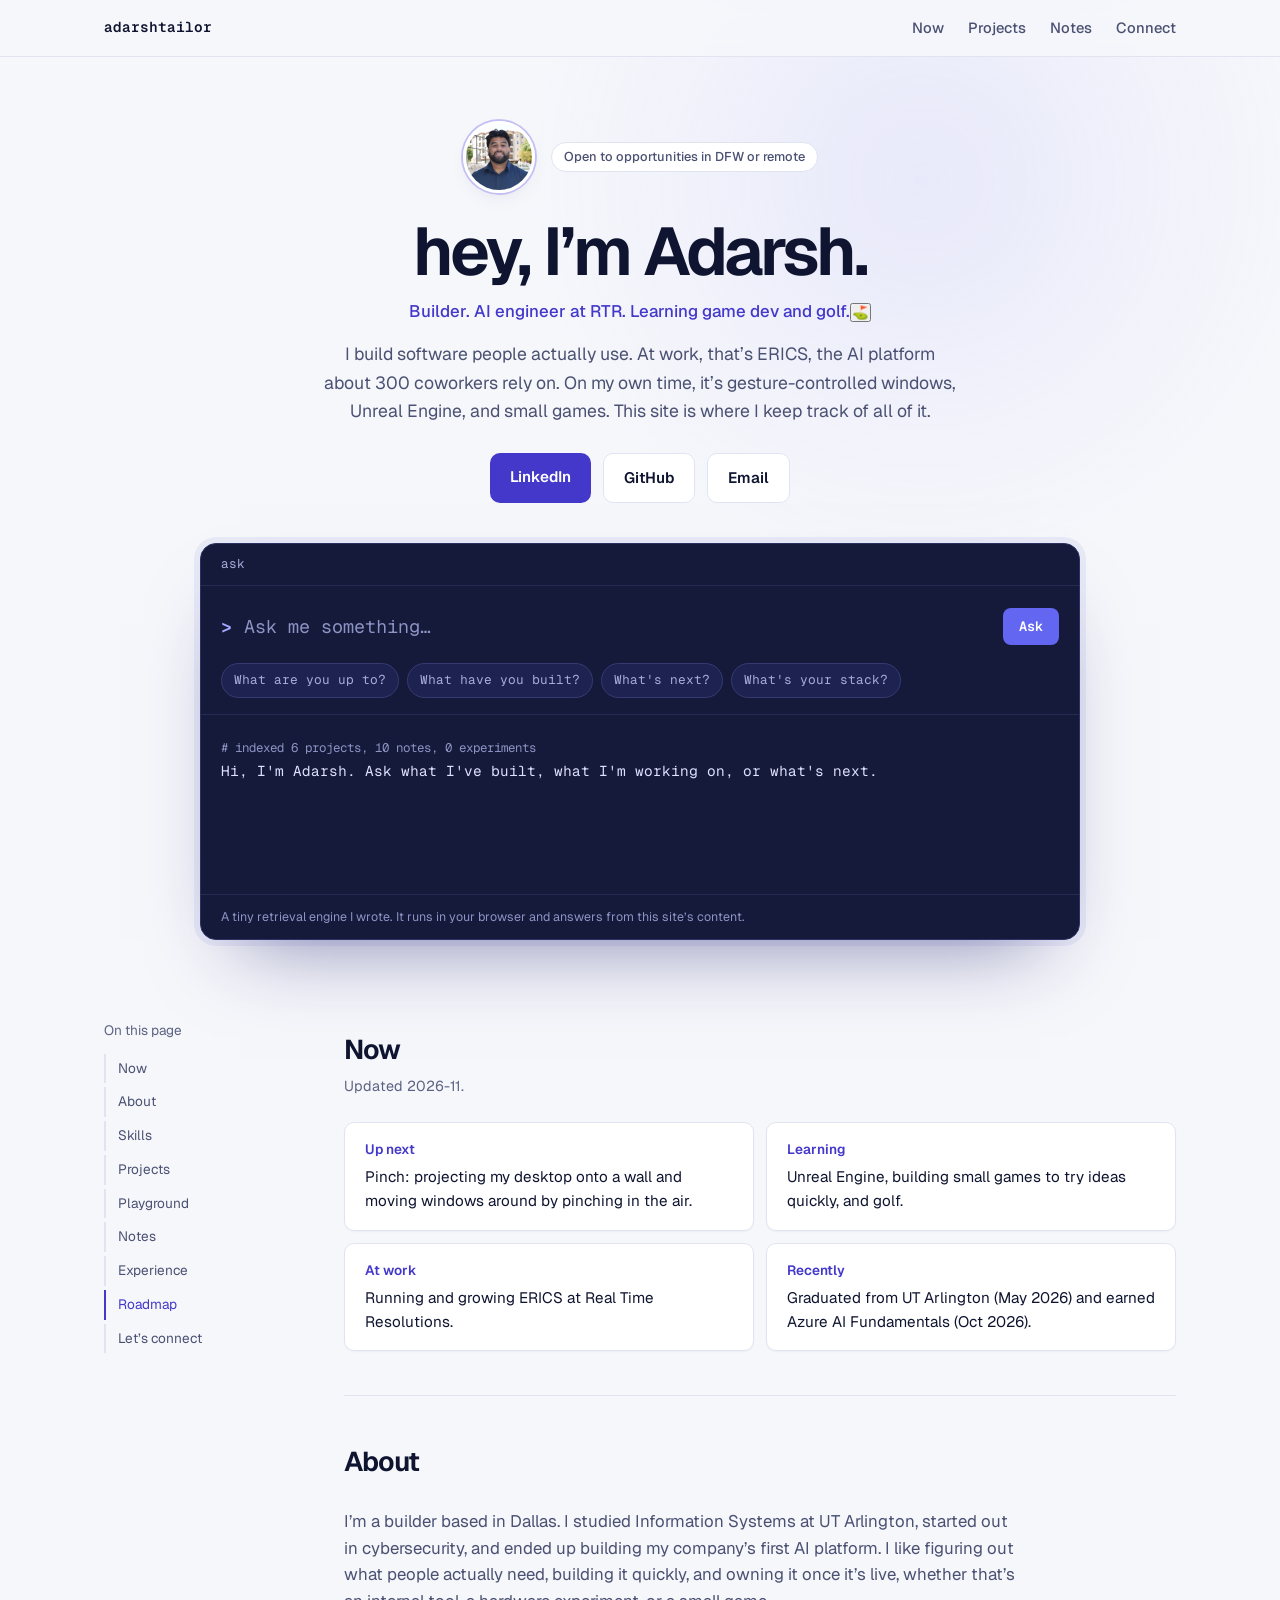
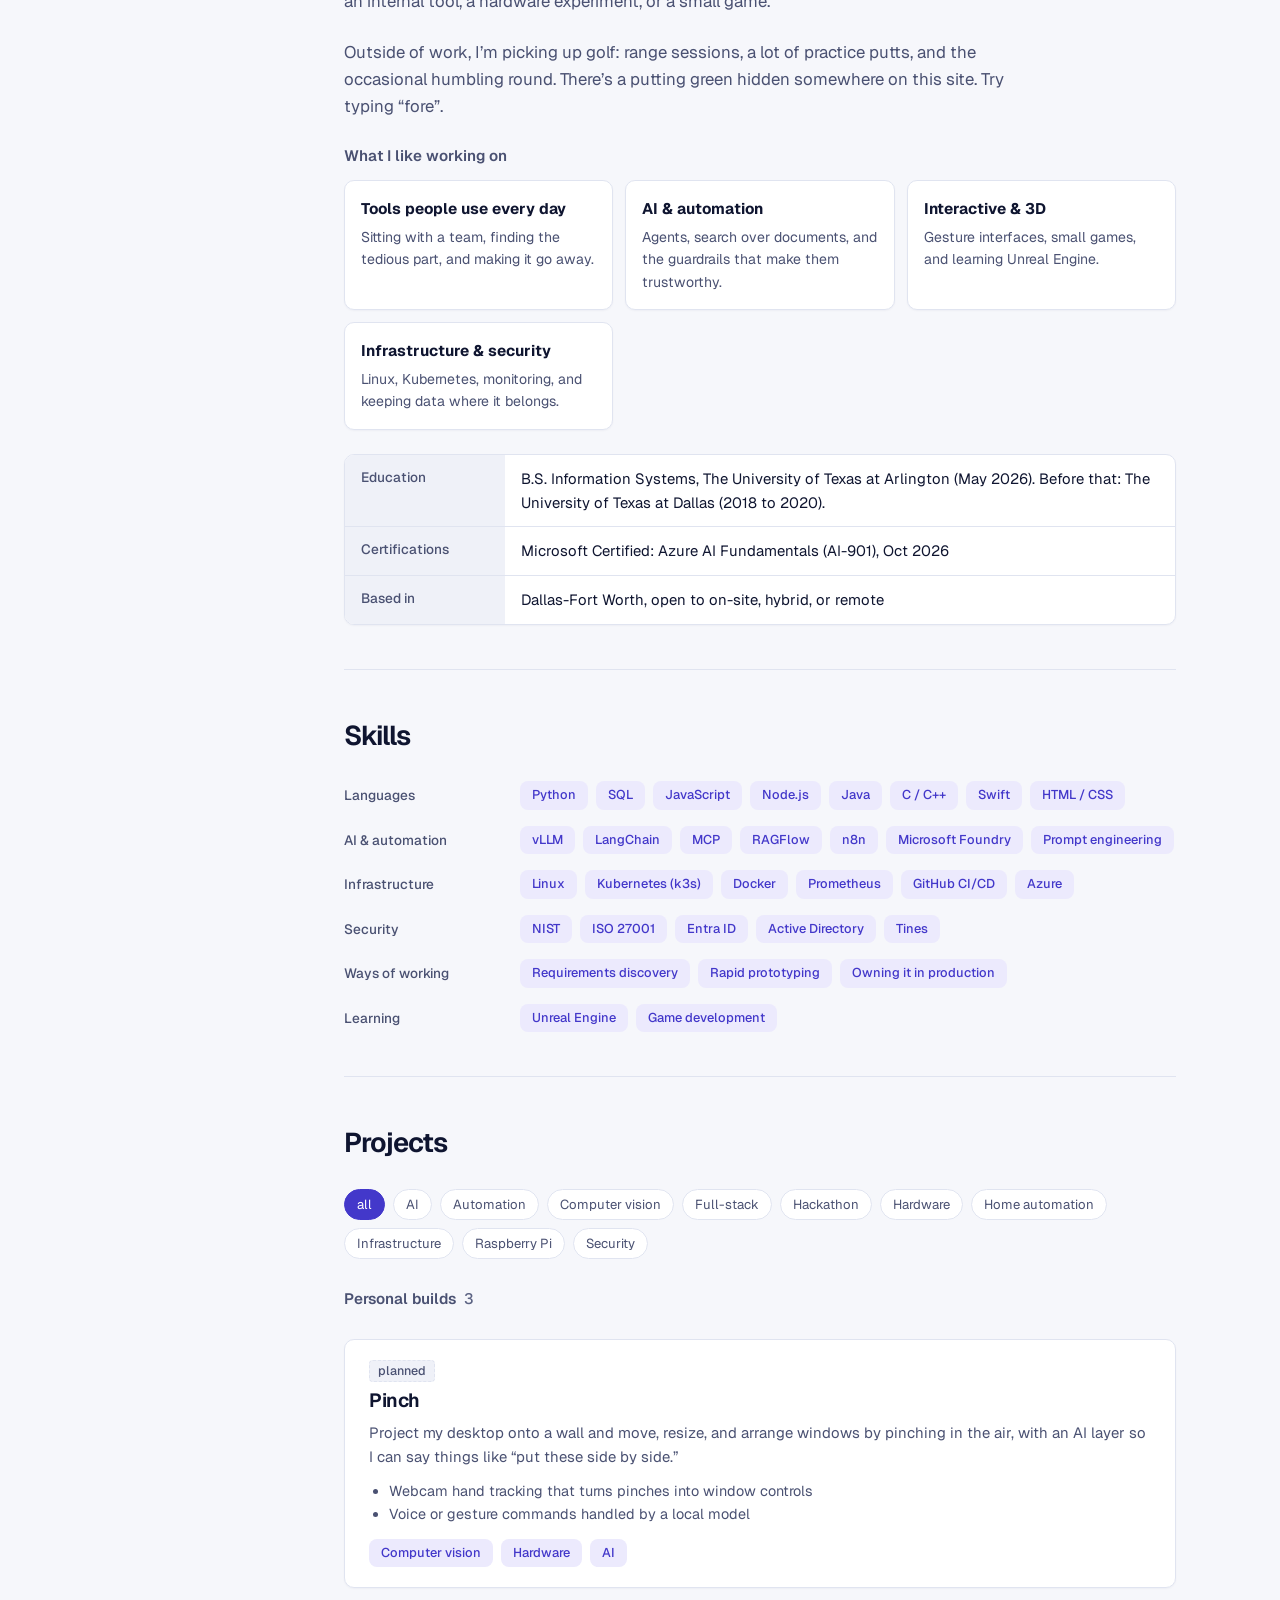
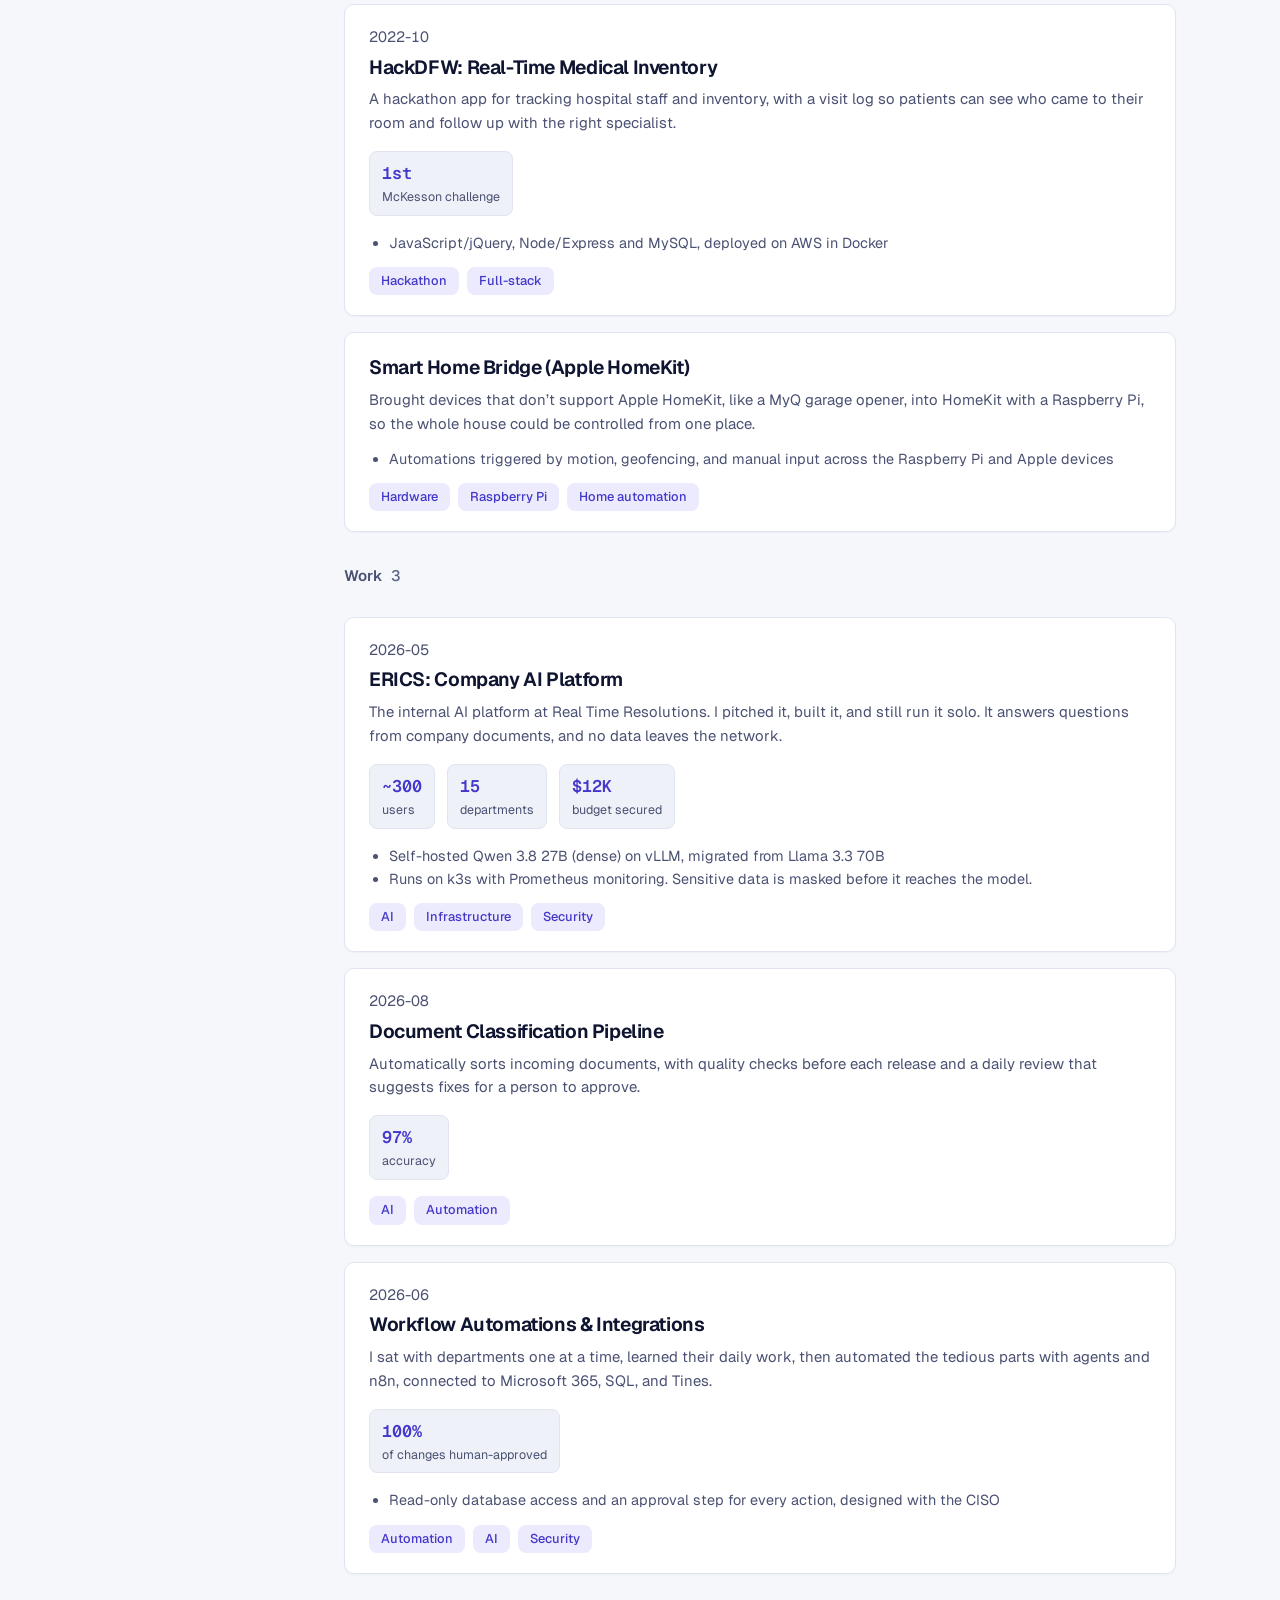
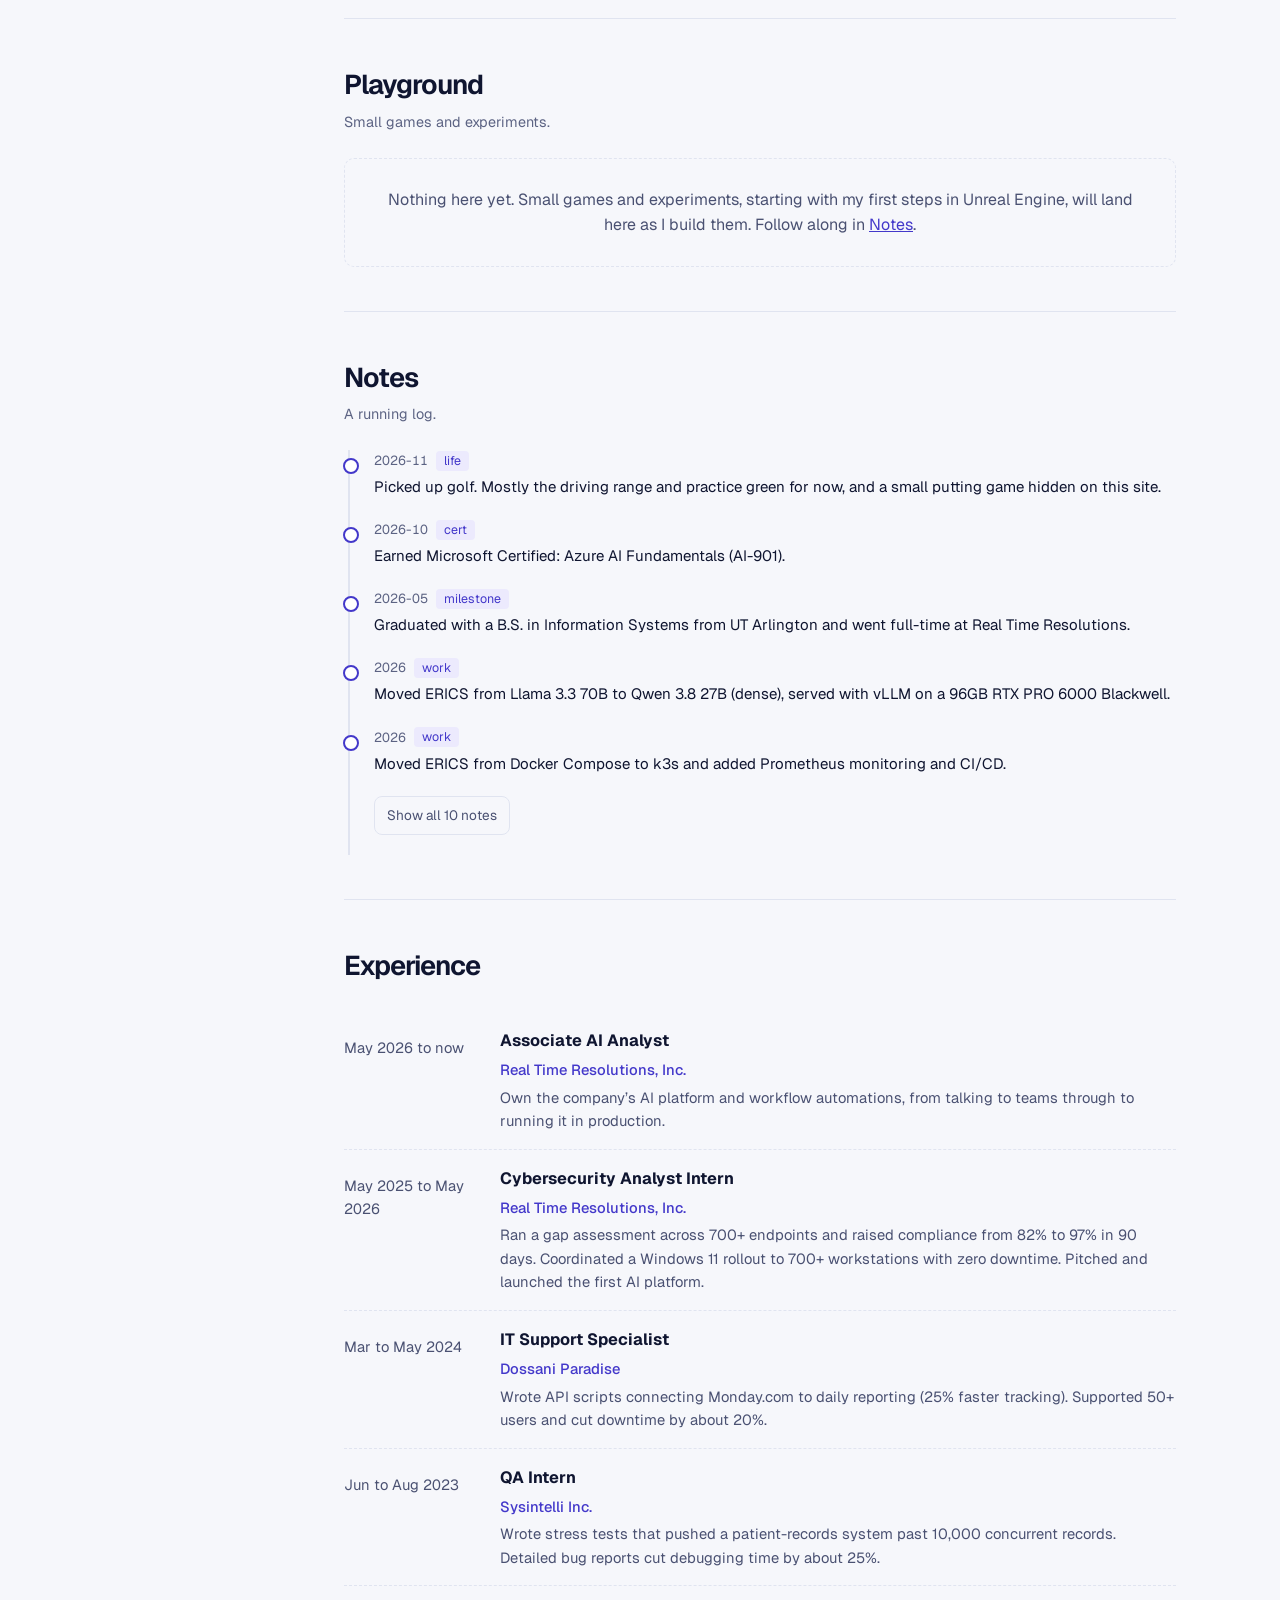
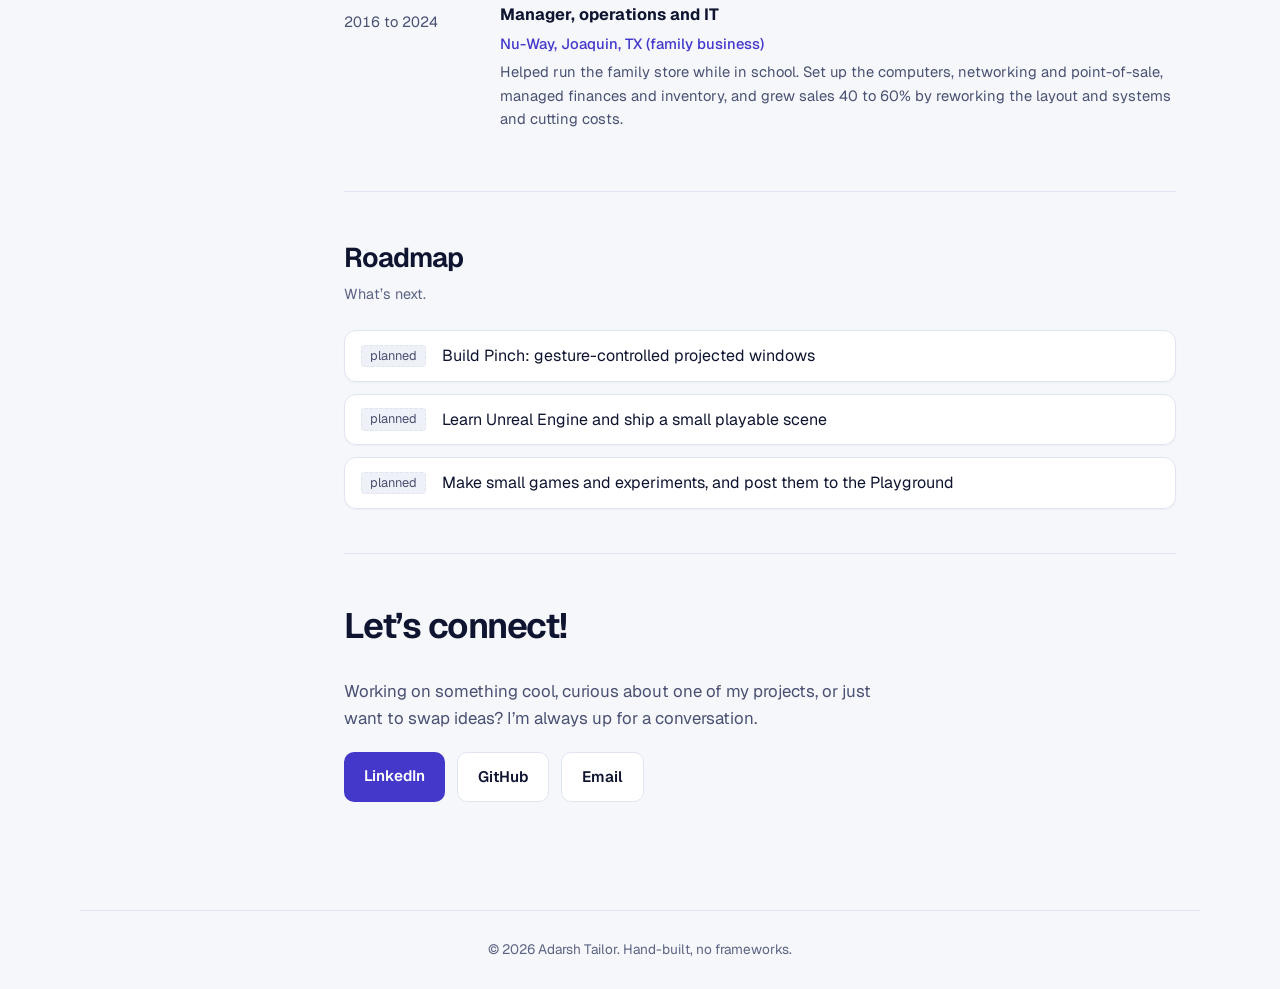
==== commit 83236104: "Redesign: console-first layout, system light/dark, golf - Make the ask box the hero: short centered " ====
--- a/index.html
+++ b/index.html
@@ -2,17 +2,19 @@
 <html lang="en">
 <head>
   <meta charset="UTF-8" />
-  <meta name="theme-color" content="#0a1014" />
+  <meta name="theme-color" content="#f6f7fb" media="(prefers-color-scheme: light)" />
+  <meta name="theme-color" content="#0b0e1d" media="(prefers-color-scheme: dark)" />
   <meta name="viewport" content="width=device-width, initial-scale=1.0" />
   <title>Adarsh Tailor</title>
   <meta name="description" content="What I’ve built, what I’m building, and notes along the way." />
   <link rel="preconnect" href="https://fonts.googleapis.com" />
   <link rel="preconnect" href="https://fonts.gstatic.com" crossorigin />
-  <link href="https://fonts.googleapis.com/css2?family=Inter:wght@400;500;600;700&family=JetBrains+Mono:wght@400;500;600&display=swap" rel="stylesheet" />
+  <link href="https://fonts.googleapis.com/css2?family=Geist:wght@400;500;600;700&family=Geist+Mono:wght@400;500;600&display=swap" rel="stylesheet" />
   <link rel="stylesheet" href="styles.css" />
 </head>
 <body>
   <!-- index.html is generated from template.html + data.js by `node build.mjs`. Edit those, not index.html. -->
+  <div class="bg-fx" id="bg-fx" aria-hidden="true"></div>
   <header class="nav">
     <div class="container nav-inner">
       <a href="#top" class="repo" id="repo">adarshtailor</a>
@@ -34,7 +36,7 @@
           <p class="pill pill-status" id="status">Open to opportunities in DFW or remote</p>
         </div>
         <h1 id="name">hey, I’m Adarsh.</h1>
-        <p class="headline" id="headline">Builder. AI engineer at RTR. Learning game dev.</p>
+        <p class="headline" id="headline">Builder. AI engineer at RTR. Learning game dev and golf.</p>
         <p class="tagline" id="tagline">I build software people actually use. At work, that’s ERICS, the AI platform about 300 coworkers rely on. On my own time, it’s gesture-controlled windows, Unreal Engine, and small games. This site is where I keep track of all of it.</p>
         <div class="links contact-actions" id="links"><a class="btn btn-primary" href="https://www.linkedin.com/in/adarshtailor/" target="_blank" rel="noopener">LinkedIn</a><a class="btn btn-ghost" href="https://github.com/AdarshTailor" target="_blank" rel="noopener">GitHub</a><a class="btn btn-ghost" href="mailto:Adarshtailor@icloud.com">Email</a></div>
       </div>
@@ -70,13 +72,13 @@
         <section id="now" class="section">
           <h2>Now</h2>
           <p class="sub" id="now-updated">Updated 2026-11.</p>
-          <div class="now" id="now-list"><div class="now-item"><h3 class="k">Up next</h3><p>Pinch: projecting my desktop onto a wall and moving windows around by pinching in the air.</p></div><div class="now-item"><h3 class="k">Learning</h3><p>Unreal Engine, and building small games to try ideas quickly.</p></div><div class="now-item"><h3 class="k">At work</h3><p>Running and growing ERICS at Real Time Resolutions.</p></div><div class="now-item"><h3 class="k">Recently</h3><p>Graduated from UT Arlington (May 2026) and earned Azure AI Fundamentals (Oct 2026).</p></div></div>
+          <div class="now" id="now-list"><div class="now-item"><h3 class="k">Up next</h3><p>Pinch: projecting my desktop onto a wall and moving windows around by pinching in the air.</p></div><div class="now-item"><h3 class="k">Learning</h3><p>Unreal Engine, building small games to try ideas quickly, and golf.</p></div><div class="now-item"><h3 class="k">At work</h3><p>Running and growing ERICS at Real Time Resolutions.</p></div><div class="now-item"><h3 class="k">Recently</h3><p>Graduated from UT Arlington (May 2026) and earned Azure AI Fundamentals (Oct 2026).</p></div></div>
         </section>
 
         <section id="about" class="section">
           <h2>About</h2>
           <p class="lead" id="about-text">I’m a builder based in Dallas. I studied Information Systems at UT Arlington, started out in cybersecurity, and ended up building my company’s first AI platform. I like figuring out what people actually need, building it quickly, and owning it once it’s live, whether that’s an internal tool, a hardware experiment, or a small game.</p>
-          <p class="lead" id="about-personal"></p>
+          <p class="lead" id="about-personal">Outside of work, I’m picking up golf: range sessions, a lot of practice putts, and the occasional humbling round. There’s a putting green hidden somewhere on this site. Try typing “fore”.</p>
           <h3 class="group-title">What I like working on</h3>
           <div class="roles" id="focus"><div class="role"><h4>Tools people use every day</h4><p>Sitting with a team, finding the tedious part, and making it go away.</p></div><div class="role"><h4>AI &amp; automation</h4><p>Agents, search over documents, and the guardrails that make them trustworthy.</p></div><div class="role"><h4>Interactive &amp; 3D</h4><p>Gesture interfaces, small games, and learning Unreal Engine.</p></div><div class="role"><h4>Infrastructure &amp; security</h4><p>Linux, Kubernetes, monitoring, and keeping data where it belongs.</p></div></div>
           <div class="background" id="background"><dl class="kv"><dt>Education</dt><dd>B.S. Information Systems, The University of Texas at Arlington (May 2026). Before that: The University of Texas at Dallas (2018 to 2020).</dd><dt>Certifications</dt><dd>Microsoft Certified: Azure AI Fundamentals (AI-901), Oct 2026</dd><dt>Based in</dt><dd>Dallas-Fort Worth, open to on-site, hybrid, or remote</dd></dl></div>
@@ -168,7 +170,7 @@
         <section id="notes" class="section">
           <h2>Notes</h2>
           <p class="sub" id="log-filter-label">A running log.</p>
-          <ol class="log" id="log"><li><p class="when"><time>2026-10</time><span class="tag">cert</span></p><p>Earned Microsoft Certified: Azure AI Fundamentals (AI-901).</p></li><li><p class="when"><time>2026-05</time><span class="tag">milestone</span></p><p>Graduated with a B.S. in Information Systems from UT Arlington and went full-time at Real Time Resolutions.</p></li><li><p class="when"><time>2026</time><span class="tag">work</span></p><p>Moved ERICS from Llama 3.3 70B to Qwen 3.8 27B (dense), served with vLLM on a 96GB RTX PRO 6000 Blackwell.</p></li><li><p class="when"><time>2026</time><span class="tag">work</span></p><p>Moved ERICS from Docker Compose to k3s and added Prometheus monitoring and CI/CD.</p></li><li><p class="when"><time>2025-05</time><span class="tag">milestone</span></p><p>Started as a Cybersecurity Analyst Intern, pitched on-prem AI to leadership, and got $12K to build it.</p></li><li><button type="button" class="log-more" id="log-more">Show all 9 notes</button></li></ol>
+          <ol class="log" id="log"><li><p class="when"><time>2026-11</time><span class="tag">life</span></p><p>Picked up golf. Mostly the driving range and practice green for now, and a small putting game hidden on this site.</p></li><li><p class="when"><time>2026-10</time><span class="tag">cert</span></p><p>Earned Microsoft Certified: Azure AI Fundamentals (AI-901).</p></li><li><p class="when"><time>2026-05</time><span class="tag">milestone</span></p><p>Graduated with a B.S. in Information Systems from UT Arlington and went full-time at Real Time Resolutions.</p></li><li><p class="when"><time>2026</time><span class="tag">work</span></p><p>Moved ERICS from Llama 3.3 70B to Qwen 3.8 27B (dense), served with vLLM on a 96GB RTX PRO 6000 Blackwell.</p></li><li><p class="when"><time>2026</time><span class="tag">work</span></p><p>Moved ERICS from Docker Compose to k3s and added Prometheus monitoring and CI/CD.</p></li><li><button type="button" class="log-more" id="log-more">Show all 10 notes</button></li></ol>
         </section>
 
         <section id="experience" class="section">
@@ -211,5 +213,6 @@
   <script src="data.js"></script>
   <script src="render.js"></script>
   <script src="script.js"></script>
+  <script src="golf.js" defer></script>
 </body>
 </html>
--- a/styles.css
+++ b/styles.css
@@ -7,39 +7,59 @@
 /* Hallmark · dropped nav-resume · now rendered inside #nav-extra so build.mjs can bake it; the same résumé link, shown when resumeUrl is set */
 /* Hallmark · dropped photo · now rendered inside #photo-slot so build.mjs can bake it; the same profile image with its alt text */
 
+/* Colors follow the visitor's system appearance (iOS / macOS / Android light or dark mode). */
 :root {
-  /* One theme: deep navy-black + electric cyan. Change --accent to recolor the site. */
-  --bg: #0a1014;
-  --surface: #0f171c;
-  --sunken: #131d23;
-  --text: #e6f0ee;
-  --muted: #9fb0ae;
-  --faint: #7f9294;
-  --border: #1e2b31;
-  --accent: #22d3ee;   /* ← the one color to change (electric cyan) */
-  --accent-soft: color-mix(in srgb, var(--accent) 16%, var(--bg));
-  --accent-line: color-mix(in srgb, var(--accent) 35%, var(--bg));
-  --accent-ink: #041316;            /* text on a solid accent fill */
+  /* Light: cool white + indigo. Change --accent to recolor the site. */
+  --bg: #f6f7fb;
+  --surface: #ffffff;
+  --sunken: #eff1f8;
+  --text: #0f1530;
+  --muted: #4a5172;
+  --faint: #5c6383;
+  --border: #e0e4f0;
+  --accent: #4338ca;        /* indigo: 7.6:1 on white */
+  --accent-soft: #eceafd;
+  --accent-line: #c4c0f4;
+  --accent-ink: #ffffff;    /* text on a solid accent fill */
+  --glow: #8b8ff8;          /* background glow + effects */
   --focus: var(--accent);
   --good: var(--accent);
   --good-soft: var(--accent-soft);
-
-  /* The ask box */
-  --console: #060b0e;
-  --console-text: #e2ece9;
-  --console-bright: #f1fbfd;
-  --console-line: #17222a;
-  --console-edge: #1c2a33;
-  --console-muted: #9fb0ae;
-  --console-dim: #7f9294;
-  --console-chip: #0f1a20;
-  --console-chip-line: #22323b;
-
-  --shadow: rgb(2 6 8 / 0.45);
-  --radius: 12px;
-  --font-body: "Inter", system-ui, -apple-system, sans-serif;
-  --font-mono: "JetBrains Mono", ui-monospace, Menlo, monospace;
-  color-scheme: dark;
+  --card-shadow: 0 1px 2px rgb(20 24 70 / .04);
+
+  /* The ask box: the one deep-indigo surface, in both modes */
+  --console: #15193a; --console-text: #dfe2ff; --console-bright: #ffffff; --console-line: #262b55;
+  --console-edge: #2c3263; --console-muted: #a7acda; --console-dim: #8d93c4;
+  --console-chip: #1d2250; --console-chip-line: #353b70;
+  --console-glow: 0 40px 80px -40px rgb(30 30 110 / .55), 0 0 0 6px rgb(67 56 202 / .07);
+
+  --shadow: rgb(20 24 70 / .12);
+  --radius: 10px;
+  --font-body: "Geist", system-ui, -apple-system, sans-serif;
+  --font-mono: "Geist Mono", ui-monospace, Menlo, monospace;
+  color-scheme: light dark;
+}
+@media (prefers-color-scheme: dark) {
+  :root {
+    /* Dark: deep navy + soft indigo */
+    --bg: #0b0e1d;
+    --surface: #131731;
+    --sunken: #181d3b;
+    --text: #e8eaff;
+    --muted: #a9aed3;
+    --faint: #9097bf;
+    --border: #252a4b;
+    --accent: #a5a8ff;      /* 8.6:1 on the dark background */
+    --accent-soft: #1f2452;
+    --accent-line: #3e4486;
+    --accent-ink: #0f1530;
+    --glow: #5b5ff0;
+    --card-shadow: none;
+    --console: #10142e; --console-line: #232850; --console-edge: #343a72;
+    --console-chip: #191e46; --console-chip-line: #353b70;
+    --console-glow: 0 40px 80px -40px rgb(0 0 0 / .8), 0 0 0 6px rgb(165 168 255 / .06);
+    --shadow: rgb(0 0 0 / .45);
+  }
 }
 
 * { box-sizing: border-box; margin: 0; padding: 0; }
@@ -63,6 +83,34 @@
 /* Pressed and disabled */
 :where(.btn, .filter, .run, .suggestions button, .log-more):active { transform: translateY(1px); }
 button:disabled { opacity: .5; cursor: not-allowed; }
+
+/* BACKGROUND: a soft glow that eases toward the cursor (script.js, mouse only).
+   Without JS, on touch, or with reduced motion it rests as a static glow behind the hero. */
+.bg-fx {
+  --x: 72vw; --y: 180px; --fx-on: 1;
+  position: fixed; inset: 0; z-index: -1; pointer-events: none; overflow: hidden;
+}
+/* the glow */
+.bg-fx::before {
+  content: ""; position: absolute; inset: 0;
+  background: radial-gradient(560px circle at var(--x) var(--y),
+    color-mix(in srgb, var(--glow) 13%, transparent),
+    color-mix(in srgb, var(--glow) 4%, transparent) 45%,
+    transparent 70%);
+  opacity: var(--fx-on); transition: opacity .6s ease;
+}
+
+/* CARD SPOTLIGHT: the edge of each card nearest the cursor picks up the accent.
+   script.js sets --mx/--my per card (pointer:fine only); otherwise nothing shows. */
+:where(.console, .now-item, .role, .eval, .play, .roadmap li, .kv) { position: relative; }
+:where(.console, .now-item, .role, .eval, .play, .roadmap li, .kv)::after {
+  content: ""; position: absolute; inset: 0; border-radius: inherit; padding: 1px; pointer-events: none;
+  background: radial-gradient(260px circle at var(--mx, -999px) var(--my, -999px),
+    color-mix(in srgb, var(--accent) 75%, transparent), transparent 70%);
+  -webkit-mask: linear-gradient(#000 0 0) content-box, linear-gradient(#000 0 0);
+  -webkit-mask-composite: xor; mask-composite: exclude;
+  opacity: var(--spot-on, 0); transition: opacity .4s ease;
+}
 
 /* NAV */
 .nav {
@@ -292,3 +340,57 @@
   .btn, .play, .eval { transition: none; }
   :where(.btn, .filter, .run, .suggestions button, .log-more):active, .play[href]:hover { transform: none; }
 }
+
+/* ================= LAYOUT: console-first hero (was variant B) =================
+   Short centered intro, then the ask box as the centerpiece: visitors can try the
+   retrieval engine right away. The rest of the page stays calm. */
+.repo { font-weight: 600; }
+
+/* HERO: centered intro, then the console as the centerpiece */
+.hero { grid-template-columns: minmax(0, 1fr); justify-items: center; text-align: center; gap: 40px; padding-top: 64px; padding-bottom: 80px; }
+.hero-left { display: flex; flex-direction: column; align-items: center; max-width: 680px; }
+.intro-row { justify-content: center; }
+.avatar { width: 72px; height: 72px; box-shadow: 0 0 0 2px var(--accent-line), 0 8px 24px -10px var(--shadow); }
+.pill { background: var(--surface); color: var(--muted); border: 1px solid var(--border); }
+.hero h1 { font-size: clamp(2.6rem, 6vw, 4.2rem); font-weight: 650; letter-spacing: -.045em; line-height: 1.02; }
+.headline { color: var(--accent); font-weight: 500; font-size: 1.05rem; }
+.tagline { margin-inline: auto; max-width: 36em; font-size: 1.1rem; text-wrap: balance; }
+.links { justify-content: center; }
+
+.console {
+  width: min(880px, 100%); text-align: left; border-radius: 16px;
+  border: 1px solid var(--console-edge);
+  box-shadow: var(--console-glow);
+}
+.console-bar { font-size: .8rem; padding: 10px 20px; }
+.console-input { padding: 22px 20px 10px; }
+.console-input input { font-size: 1.15rem; }
+.prompt { color: #a5a8ff; font-size: 1.15rem; }
+.run { background: #6366f1; color: #fff; padding: 8px 16px; font-size: .85rem; border-radius: 8px; }
+.suggestions { padding: 8px 20px 16px; }
+.suggestions button { font-size: .8rem; padding: 6px 12px; }
+.suggestions button:hover { border-color: #8b8ff8; }
+.console-out { min-height: 180px; padding: 20px; font-size: .9rem; }
+.console-out .cursor { background: #a5a8ff; }
+.console-out .refs a { color: #c7c9ff; border-color: #3b4180; }
+.console-out .refs a:hover { background: #222858; }
+.console-note { padding: 12px 20px; }
+
+/* BUTTONS */
+.btn { border-radius: 10px; }
+.btn-ghost { background: var(--surface); }
+
+/* SECTIONS: quiet. Headings carry the weight, no extra decoration */
+.section { border-top-color: var(--border); }
+.section h2 { font-size: 1.7rem; font-weight: 650; letter-spacing: -.035em; }
+.now-item, .role, .eval, .play, .roadmap li, .kv { box-shadow: var(--card-shadow); }
+.now-item .k { color: var(--accent); }
+.eval h3 { font-weight: 650; letter-spacing: -.02em; font-size: 1.2rem; }
+.metric dd { color: var(--accent); }
+.filter.active { background: var(--accent); border-color: var(--accent); color: var(--accent-ink); }
+.contact h2 { font-size: 2.2rem; }
+
+@media (max-width: 560px) {
+  .hero { padding-top: 40px; }
+  .console-input input, .prompt { font-size: 1rem; }
+}
